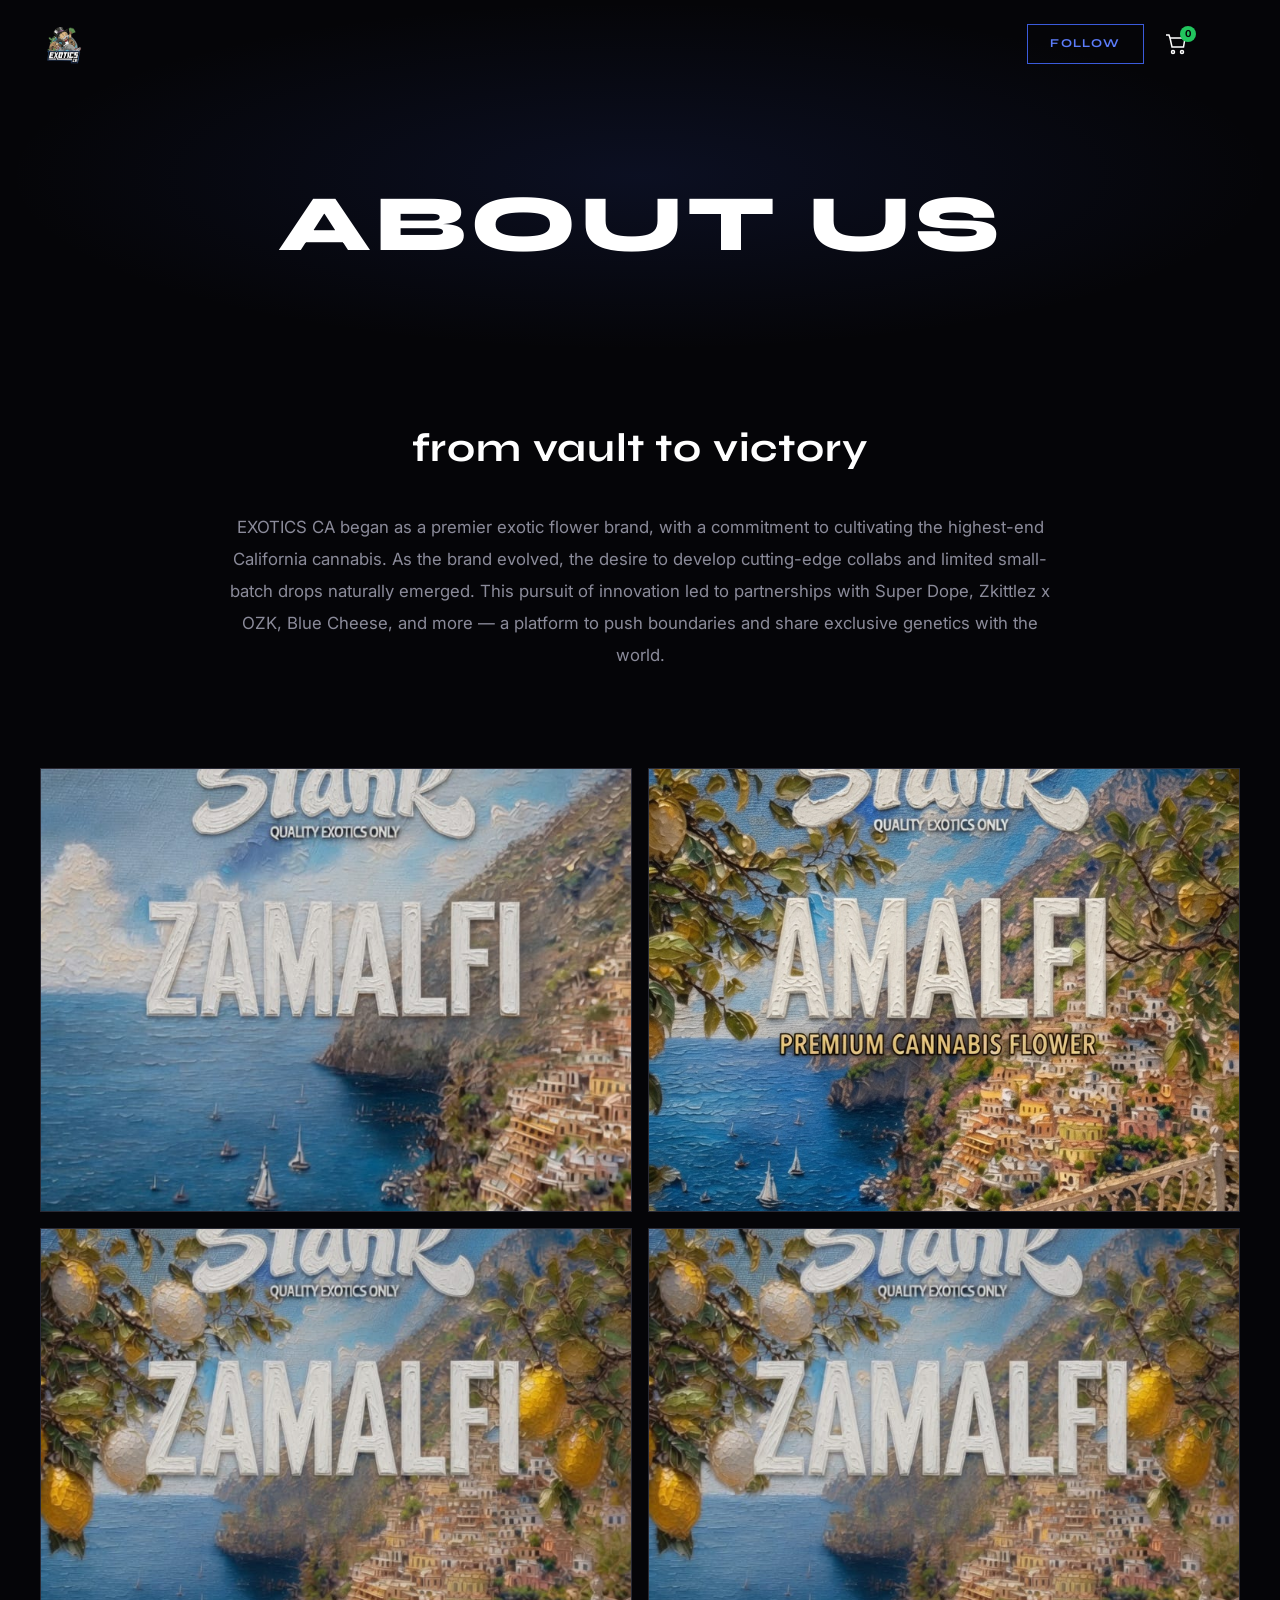
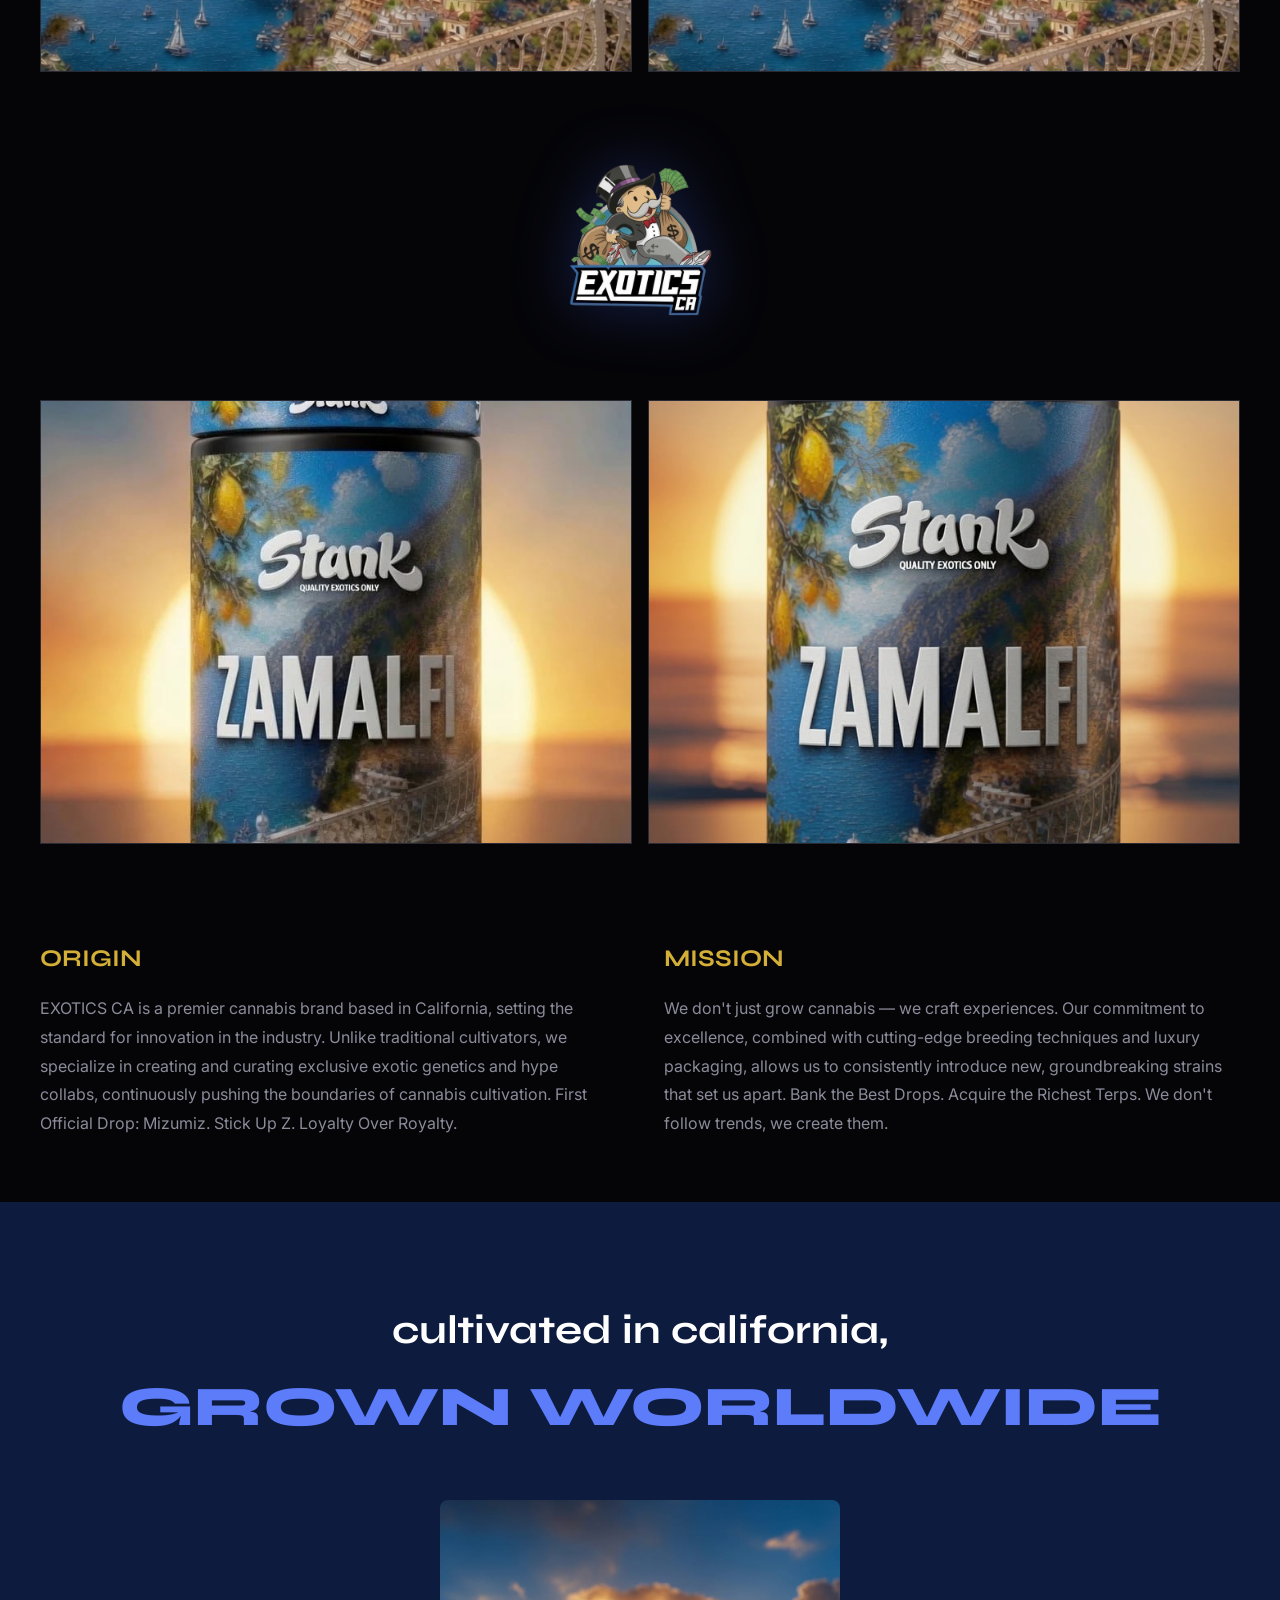
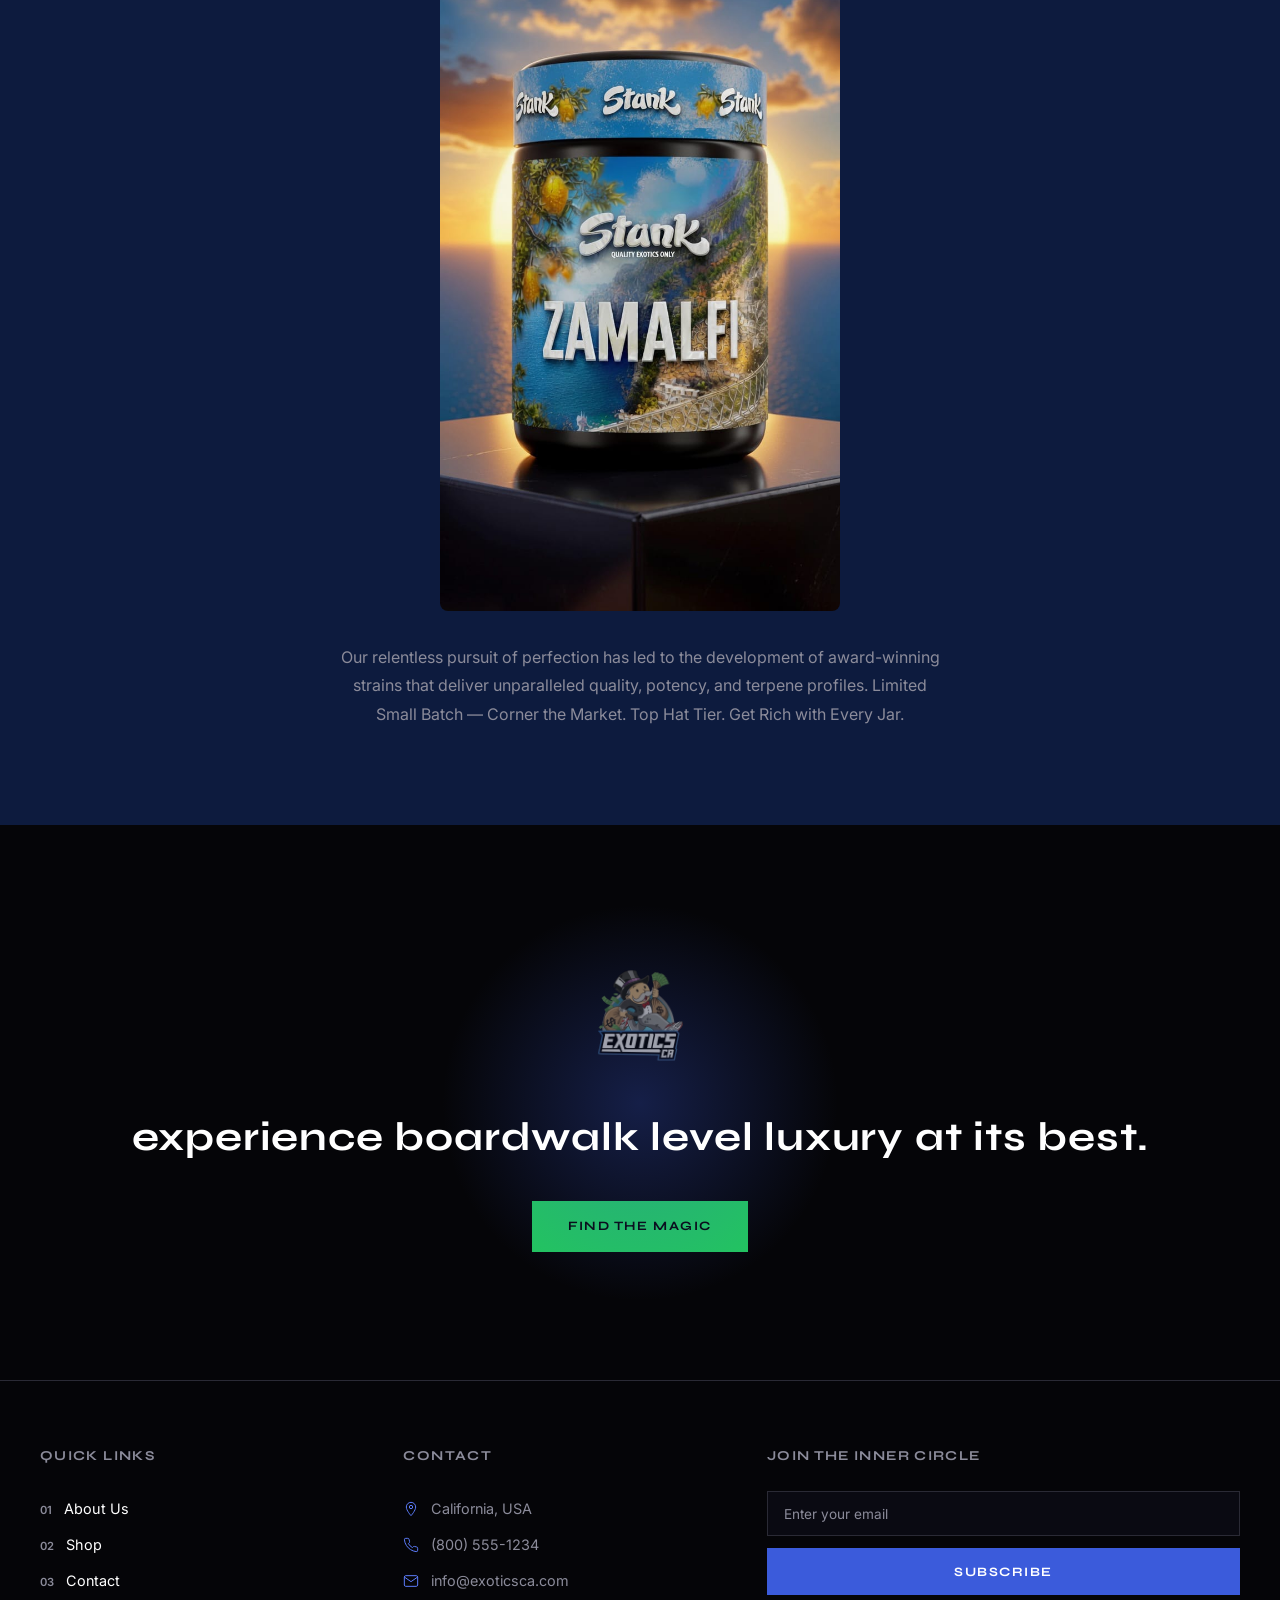
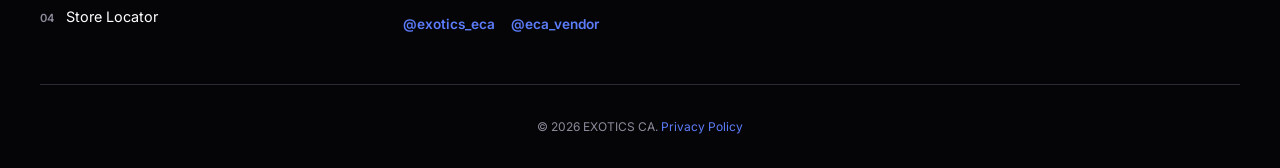
==== about-us.html @ 35decd8e "Initial commit: EXOTICS CA luxury cannabis brand website" ====
<!DOCTYPE html>
<html lang="en">
<head>
  <meta charset="UTF-8">
  <meta name="viewport" content="width=device-width, initial-scale=1.0">
  <title>About Us — EXOTICS CA</title>
  <link rel="icon" href="assets/images/logo.png" type="image/png">
  <link rel="stylesheet" href="css/style.css">
</head>
<body>

  <header class="header scrolled">
    <a href="index.html" class="header__logo"><img src="assets/images/logo.png" alt="EXOTICS CA"></a>
    <div class="header__actions">
      <a href="https://www.instagram.com/exotics_eca/" target="_blank" rel="noopener" class="header__follow">Follow</a>
      <a href="#" class="header__cart" aria-label="Cart"><svg viewBox="0 0 24 24" stroke-width="1.5"><path d="M6 6h15l-1.5 9H8L6 6z"/><circle cx="9" cy="20" r="1.5"/><circle cx="18" cy="20" r="1.5"/><path d="M6 6L5 3H2"/></svg><span class="header__cart-count">0</span></a>
      <button class="header__menu-btn" aria-label="Menu"><span></span><span></span><span></span></button>
    </div>
  </header>

  <nav class="nav-overlay">
    <div class="nav-overlay__top">
      <a href="index.html" class="nav-overlay__logo"><img src="assets/images/logo.png" alt="EXOTICS CA"></a>
      <button class="nav-overlay__close">&times;</button>
    </div>
    <div class="nav-overlay__links">
      <a href="index.html" class="nav-overlay__link"><span class="nav-overlay__num">01</span><span class="nav-overlay__text">Home</span></a>
      <a href="#" class="nav-overlay__link has-sub"><span class="nav-overlay__num">02</span><span class="nav-overlay__text">Shop</span></a>
      <div class="nav-overlay__sub"><a href="flower.html">Flower</a><a href="flower.html#limited">Pre Roll</a><a href="flower.html#limited">Limited Drops</a><a href="more-products.html">Other</a></div>
      <a href="merch.html" class="nav-overlay__link"><span class="nav-overlay__num">03</span><span class="nav-overlay__text">Merch</span></a>
      <a href="store-locator.html" class="nav-overlay__link"><span class="nav-overlay__num">04</span><span class="nav-overlay__text">Store Locator</span></a>
      <a href="about-us.html" class="nav-overlay__link"><span class="nav-overlay__num">05</span><span class="nav-overlay__text">About Us</span></a>
      <a href="gallery.html" class="nav-overlay__link"><span class="nav-overlay__num">06</span><span class="nav-overlay__text">Gallery</span></a>
      <a href="contact.html" class="nav-overlay__link"><span class="nav-overlay__num">07</span><span class="nav-overlay__text">Contact</span></a>
    </div>
    <p class="nav-overlay__social">Follow us on Instagram <a href="https://www.instagram.com/exotics_eca/" target="_blank" rel="noopener">@exotics_eca</a></p>
  </nav>

  <section class="page-hero">
    <h1>About Us</h1>
  </section>

  <section class="about-intro fade-up">
    <h2>from vault to victory</h2>
    <p>EXOTICS CA began as a premier exotic flower brand, with a commitment to cultivating the highest-end California cannabis. As the brand evolved, the desire to develop cutting-edge collabs and limited small-batch drops naturally emerged. This pursuit of innovation led to partnerships with Super Dope, Zkittlez x OZK, Blue Cheese, and more — a platform to push boundaries and share exclusive genetics with the world.</p>
  </section>

  <div class="about-gallery fade-up">
    <img src="assets/images/gallery-1.jpg" alt="EXOTICS CA luxury lifestyle">
    <img src="assets/images/product-amalfi.jpg" alt="EXOTICS CA premium flower">
    <img src="assets/images/gallery-2.jpg" alt="EXOTICS CA collab packaging">
    <img src="assets/images/gallery-3.jpg" alt="EXOTICS CA drop event">
  </div>

  <div style="text-align:center;padding:2rem">
    <img src="assets/images/logo.png" alt="EXOTICS CA Mascot" style="width:200px;margin:0 auto;filter:drop-shadow(0 0 30px rgba(59,91,219,0.3))">
  </div>

  <div class="about-gallery fade-up">
    <img src="assets/images/product-jar-1.jpg" alt="Stick Up Z jar">
    <img src="assets/images/product-jar-2.jpg" alt="Mizumiz jar">
  </div>

  <div class="about-blocks fade-up">
    <div class="about-block">
      <h3>Origin</h3>
      <p>EXOTICS CA is a premier cannabis brand based in California, setting the standard for innovation in the industry. Unlike traditional cultivators, we specialize in creating and curating exclusive exotic genetics and hype collabs, continuously pushing the boundaries of cannabis cultivation. First Official Drop: Mizumiz. Stick Up Z. Loyalty Over Royalty.</p>
    </div>
    <div class="about-block">
      <h3>Mission</h3>
      <p>We don't just grow cannabis — we craft experiences. Our commitment to excellence, combined with cutting-edge breeding techniques and luxury packaging, allows us to consistently introduce new, groundbreaking strains that set us apart. Bank the Best Drops. Acquire the Richest Terps. We don't follow trends, we create them.</p>
    </div>
  </div>

  <section class="about-feature fade-up">
    <h2>cultivated in california,<span>grown worldwide</span></h2>
    <img src="assets/images/product-jar-3.jpg" alt="EXOTICS CA premium nug">
    <p>Our relentless pursuit of perfection has led to the development of award-winning strains that deliver unparalleled quality, potency, and terpene profiles. Limited Small Batch — Corner the Market. Top Hat Tier. Get Rich with Every Jar.</p>
  </section>

  <section class="cta-portal">
    <div class="cta-portal__glow"></div>
    <img src="assets/images/logo.png" alt="" class="cta-portal__logo">
    <h2>Experience Boardwalk Level Luxury at its best.</h2>
    <a href="store-locator.html" class="btn btn--green">Find the Magic</a>
  </section>

  <footer class="footer">
    <div class="footer__grid">
      <div>
        <h4 class="footer__heading">Quick Links</h4>
        <a href="about-us.html" class="footer__link"><span class="footer__link-num">01</span> About Us</a>
        <a href="shop.html" class="footer__link"><span class="footer__link-num">02</span> Shop</a>
        <a href="contact.html" class="footer__link"><span class="footer__link-num">03</span> Contact</a>
        <a href="store-locator.html" class="footer__link"><span class="footer__link-num">04</span> Store Locator</a>
      </div>
      <div>
        <h4 class="footer__heading">Contact</h4>
        <div class="footer__contact-item"><svg viewBox="0 0 24 24" stroke-width="1.5"><path d="M12 2C8.13 2 5 5.13 5 9c0 5.25 7 13 7 13s7-7.75 7-13c0-3.87-3.13-7-7-7z"/><circle cx="12" cy="9" r="2.5"/></svg>California, USA</div>
        <div class="footer__contact-item"><svg viewBox="0 0 24 24" stroke-width="1.5"><path d="M22 16.92v3a2 2 0 01-2.18 2 19.79 19.79 0 01-8.63-3.07 19.5 19.5 0 01-6-6 19.79 19.79 0 01-3.07-8.67A2 2 0 014.11 2h3a2 2 0 012 1.72c.127.96.361 1.903.7 2.81a2 2 0 01-.45 2.11L8.09 9.91a16 16 0 006 6l1.27-1.27a2 2 0 012.11-.45c.907.339 1.85.573 2.81.7A2 2 0 0122 16.92z"/></svg><a href="tel:+18005551234">(800) 555-1234</a></div>
        <div class="footer__contact-item"><svg viewBox="0 0 24 24" stroke-width="1.5"><path d="M4 4h16c1.1 0 2 .9 2 2v12c0 1.1-.9 2-2 2H4c-1.1 0-2-.9-2-2V6c0-1.1.9-2 2-2z"/><path d="M22 6l-10 7L2 6"/></svg><a href="mailto:info@exoticsca.com">info@exoticsca.com</a></div>
        <div class="footer__social"><a href="https://www.instagram.com/exotics_eca/" target="_blank" rel="noopener">@exotics_eca</a><a href="https://www.instagram.com/eca_vendor/" target="_blank" rel="noopener">@eca_vendor</a></div>
      </div>
      <div>
        <h4 class="footer__heading">Join the Inner Circle</h4>
        <form class="footer__newsletter" data-form><input type="email" placeholder="Enter your email" required><button type="submit" class="btn btn--primary" style="width:100%">Subscribe</button><p class="form-success" style="display:none;color:var(--green);margin-top:0.75rem;font-size:0.85rem">Thank you!</p></form>
      </div>
    </div>
    <div class="footer__bottom"><p>&copy; 2026 EXOTICS CA. <a href="#">Privacy Policy</a></p></div>
  </footer>
  <script src="js/main.js"></script>
</body>
</html>
---- css/style.css ----
/* EXOTICS CA — Wizard Trees layout clone, rebranded */
@import url('https://fonts.googleapis.com/css2?family=Inter:wght@300;400;500;600;700&family=Syne:wght@400;600;700;800&display=swap');

:root {
  --bg: #050508;
  --bg-card: #0a0a12;
  --navy: #0d1b3e;
  --blue: #3b5bdb;
  --blue-light: #5c7cfa;
  --gold: #d4af37;
  --green: #22c55e;
  --green-dark: #16a34a;
  --white: #ffffff;
  --gray: #8b8b9a;
  --gray-dark: #2a2a35;
  --purple: #7c3aed;
  --red: #ef4444;
  --font-head: 'Syne', sans-serif;
  --font-body: 'Inter', sans-serif;
  --transition: 0.35s cubic-bezier(0.4, 0, 0.2, 1);
}

*, *::before, *::after { box-sizing: border-box; margin: 0; padding: 0; }

html { scroll-behavior: smooth; font-size: 16px; }

body {
  font-family: var(--font-body);
  background: var(--bg);
  color: var(--white);
  overflow-x: hidden;
  line-height: 1.6;
  -webkit-font-smoothing: antialiased;
}

body.menu-open { overflow: hidden; }

a { color: inherit; text-decoration: none; }
img { max-width: 100%; height: auto; display: block; }
button { cursor: pointer; border: none; background: none; font-family: inherit; }
ul { list-style: none; }

/* ── Age Gate ── */
.age-gate {
  position: fixed;
  inset: 0;
  z-index: 10000;
  background: rgba(5, 5, 8, 0.97);
  display: flex;
  align-items: center;
  justify-content: center;
  padding: 2rem;
  transition: opacity 0.6s, visibility 0.6s;
}

.age-gate.hidden {
  opacity: 0;
  visibility: hidden;
  pointer-events: none;
}

.age-gate__inner {
  text-align: center;
  max-width: 520px;
}

.age-gate__logo {
  width: 180px;
  margin: 0 auto 2.5rem;
}

.age-gate h4 {
  font-family: var(--font-head);
  font-size: clamp(0.85rem, 2vw, 1rem);
  font-weight: 600;
  letter-spacing: 0.15em;
  text-transform: uppercase;
  margin-bottom: 1rem;
  color: var(--white);
}

.age-gate p {
  font-size: clamp(0.8rem, 1.8vw, 0.95rem);
  letter-spacing: 0.1em;
  text-transform: uppercase;
  color: var(--gray);
  margin-bottom: 2.5rem;
}

.age-gate__buttons {
  display: flex;
  gap: 1rem;
  justify-content: center;
}

.age-gate__btn {
  padding: 0.85rem 3rem;
  font-family: var(--font-head);
  font-size: 0.85rem;
  font-weight: 700;
  letter-spacing: 0.12em;
  text-transform: uppercase;
  border: 1px solid var(--white);
  color: var(--white);
  transition: var(--transition);
}

.age-gate__btn:hover {
  background: var(--white);
  color: var(--bg);
}

.age-gate__btn--no:hover {
  background: var(--red);
  border-color: var(--red);
  color: var(--white);
}

/* ── Header ── */
.header {
  position: fixed;
  top: 0;
  left: 0;
  right: 0;
  z-index: 900;
  padding: 1.25rem 2.5rem;
  display: flex;
  align-items: center;
  justify-content: space-between;
  transition: background var(--transition), padding var(--transition);
}

.header.scrolled {
  background: rgba(5, 5, 8, 0.92);
  backdrop-filter: blur(12px);
  padding: 0.85rem 2.5rem;
}

.header__logo img {
  height: 48px;
  width: auto;
}

.header__actions {
  display: flex;
  align-items: center;
  gap: 1.25rem;
}

.header__follow {
  font-family: var(--font-head);
  font-size: 0.75rem;
  font-weight: 700;
  letter-spacing: 0.1em;
  text-transform: uppercase;
  padding: 0.6rem 1.4rem;
  border: 1px solid var(--blue);
  color: var(--blue-light);
  transition: var(--transition);
}

.header__follow:hover {
  background: var(--blue);
  color: var(--white);
}

.header__cart {
  width: 24px;
  height: 24px;
  position: relative;
}

.header__cart svg { width: 100%; height: 100%; stroke: var(--white); fill: none; }

.header__cart-count {
  position: absolute;
  top: -6px;
  right: -8px;
  background: var(--green);
  color: var(--bg);
  font-size: 0.6rem;
  font-weight: 700;
  width: 16px;
  height: 16px;
  border-radius: 50%;
  display: flex;
  align-items: center;
  justify-content: center;
}

.header__menu-btn {
  width: 32px;
  height: 24px;
  display: flex;
  flex-direction: column;
  justify-content: space-between;
  padding: 0;
}

.header__menu-btn span {
  display: block;
  height: 2px;
  background: var(--white);
  transition: var(--transition);
  transform-origin: center;
}

.header__menu-btn.active span:nth-child(1) { transform: translateY(11px) rotate(45deg); }
.header__menu-btn.active span:nth-child(2) { opacity: 0; }
.header__menu-btn.active span:nth-child(3) { transform: translateY(-11px) rotate(-45deg); }

/* ── Nav Overlay ── */
.nav-overlay {
  position: fixed;
  inset: 0;
  z-index: 950;
  background: var(--bg);
  display: flex;
  flex-direction: column;
  padding: 6rem 2.5rem 3rem;
  opacity: 0;
  visibility: hidden;
  transition: opacity 0.5s, visibility 0.5s;
}

.nav-overlay.open {
  opacity: 1;
  visibility: visible;
}

.nav-overlay__top {
  display: flex;
  justify-content: space-between;
  align-items: center;
  margin-bottom: 4rem;
}

.nav-overlay__logo img { height: 60px; }

.nav-overlay__close {
  font-size: 1.5rem;
  color: var(--white);
}

.nav-overlay__links {
  flex: 1;
  display: flex;
  flex-direction: column;
  gap: 0.5rem;
}

.nav-overlay__link {
  display: flex;
  align-items: baseline;
  gap: 1rem;
  padding: 1rem 0;
  border-bottom: 1px solid var(--gray-dark);
  transition: var(--transition);
}

.nav-overlay__link:hover { padding-left: 1rem; color: var(--blue-light); }

.nav-overlay__num {
  font-family: var(--font-head);
  font-size: 0.75rem;
  font-weight: 600;
  color: var(--gray);
  letter-spacing: 0.05em;
  min-width: 2rem;
}

.nav-overlay__text {
  font-family: var(--font-head);
  font-size: clamp(1.5rem, 4vw, 2.5rem);
  font-weight: 700;
  text-transform: uppercase;
  letter-spacing: 0.02em;
}

.nav-overlay__sub {
  padding-left: 3rem;
  display: none;
}

.nav-overlay__link.has-sub.open + .nav-overlay__sub { display: block; }

.nav-overlay__sub a {
  display: block;
  padding: 0.6rem 0;
  font-size: 0.9rem;
  color: var(--gray);
  text-transform: uppercase;
  letter-spacing: 0.08em;
  transition: var(--transition);
}

.nav-overlay__sub a:hover { color: var(--blue-light); }

.nav-overlay__social {
  margin-top: 2rem;
  font-size: 0.85rem;
  color: var(--gray);
}

.nav-overlay__social a {
  color: var(--blue-light);
  font-weight: 600;
}

/* ── Hero ── */
.hero {
  min-height: 100vh;
  display: flex;
  align-items: center;
  justify-content: center;
  position: relative;
  padding: 8rem 2rem 4rem;
  overflow: hidden;
}

.hero__bg {
  position: absolute;
  inset: 0;
  background:
    radial-gradient(ellipse 80% 60% at 50% 40%, rgba(59, 91, 219, 0.15) 0%, transparent 70%),
    radial-gradient(ellipse 50% 40% at 80% 80%, rgba(34, 197, 94, 0.08) 0%, transparent 60%),
    linear-gradient(180deg, var(--bg) 0%, var(--navy) 100%);
}

.hero__cash {
  position: absolute;
  font-size: 2rem;
  color: var(--green);
  opacity: 0.15;
  animation: floatCash 8s ease-in-out infinite;
  pointer-events: none;
}

.hero__cash:nth-child(1) { top: 15%; left: 10%; animation-delay: 0s; }
.hero__cash:nth-child(2) { top: 25%; right: 15%; animation-delay: 2s; font-size: 1.5rem; }
.hero__cash:nth-child(3) { bottom: 30%; left: 20%; animation-delay: 4s; }
.hero__cash:nth-child(4) { top: 40%; right: 8%; animation-delay: 1s; font-size: 1.8rem; }
.hero__cash:nth-child(5) { bottom: 20%; right: 25%; animation-delay: 3s; }

@keyframes floatCash {
  0%, 100% { transform: translateY(0) rotate(0deg); }
  50% { transform: translateY(-20px) rotate(10deg); }
}

.hero__content {
  position: relative;
  z-index: 2;
  text-align: center;
  max-width: 900px;
}

.hero__mascot {
  width: clamp(200px, 35vw, 380px);
  margin: 0 auto 2rem;
  filter: drop-shadow(0 0 40px rgba(59, 91, 219, 0.3));
  animation: mascotFloat 4s ease-in-out infinite;
}

@keyframes mascotFloat {
  0%, 100% { transform: translateY(0); }
  50% { transform: translateY(-12px); }
}

.hero__title {
  font-family: var(--font-head);
  font-size: clamp(3rem, 10vw, 7rem);
  font-weight: 800;
  text-transform: uppercase;
  letter-spacing: 0.05em;
  line-height: 0.95;
  background: linear-gradient(135deg, var(--white) 0%, var(--blue-light) 100%);
  -webkit-background-clip: text;
  -webkit-text-fill-color: transparent;
  background-clip: text;
  margin-bottom: 1rem;
}

.hero__tagline {
  font-family: var(--font-head);
  font-size: clamp(0.9rem, 2.5vw, 1.25rem);
  font-weight: 600;
  letter-spacing: 0.08em;
  text-transform: uppercase;
  color: var(--gold);
  margin-bottom: 1rem;
}

.hero__desc {
  font-size: clamp(0.85rem, 1.5vw, 1rem);
  color: var(--gray);
  max-width: 600px;
  margin: 0 auto 2.5rem;
  letter-spacing: 0.03em;
}

.hero__cta {
  display: flex;
  gap: 1rem;
  justify-content: center;
  flex-wrap: wrap;
}

/* ── Buttons ── */
.btn {
  display: inline-flex;
  align-items: center;
  justify-content: center;
  padding: 0.9rem 2.2rem;
  font-family: var(--font-head);
  font-size: 0.8rem;
  font-weight: 700;
  letter-spacing: 0.12em;
  text-transform: uppercase;
  transition: var(--transition);
  border: 1px solid transparent;
}

.btn--primary {
  background: var(--blue);
  color: var(--white);
  border-color: var(--blue);
}

.btn--primary:hover {
  background: var(--blue-light);
  transform: translateY(-2px);
  box-shadow: 0 8px 30px rgba(59, 91, 219, 0.4);
}

.btn--outline {
  background: transparent;
  color: var(--white);
  border-color: var(--white);
}

.btn--outline:hover {
  background: var(--white);
  color: var(--bg);
}

.btn--gold {
  background: var(--gold);
  color: var(--bg);
  border-color: var(--gold);
}

.btn--gold:hover {
  background: #e8c547;
  transform: translateY(-2px);
  box-shadow: 0 8px 30px rgba(212, 175, 55, 0.3);
}

.btn--green {
  background: var(--green);
  color: var(--bg);
  border-color: var(--green);
}

.btn--green:hover {
  background: var(--green-dark);
  transform: translateY(-2px);
}

/* ── Sections ── */
.section {
  padding: 6rem 2.5rem;
  position: relative;
}

.section--dark { background: var(--bg); }
.section--navy { background: var(--navy); }

.section__label {
  font-family: var(--font-head);
  font-size: clamp(0.75rem, 1.5vw, 0.9rem);
  font-weight: 600;
  letter-spacing: 0.2em;
  text-transform: uppercase;
  color: var(--gray);
  margin-bottom: 3rem;
  text-align: center;
}

.container {
  max-width: 1280px;
  margin: 0 auto;
}

/* ── Banner Carousel ── */
.banner-slider {
  position: relative;
  overflow: hidden;
}

.banner-slide {
  position: relative;
  width: 100%;
}

.banner-slide img {
  width: 100%;
  height: auto;
  object-fit: cover;
}

.banner-slide--hero {
  min-height: 60vh;
  display: flex;
  align-items: center;
  justify-content: center;
  background:
    radial-gradient(ellipse at center, rgba(59, 91, 219, 0.2) 0%, transparent 70%),
    var(--navy);
  padding: 4rem 2rem;
}

.banner-slide__content {
  text-align: center;
  z-index: 2;
}

.banner-slide__content h2 {
  font-family: var(--font-head);
  font-size: clamp(2rem, 6vw, 4rem);
  font-weight: 800;
  text-transform: uppercase;
  margin-bottom: 1.5rem;
}

/* ── Product Cards ── */
.products-grid {
  display: grid;
  grid-template-columns: repeat(3, 1fr);
  gap: 2rem;
}

.product-card {
  position: relative;
  background: var(--bg-card);
  border: 1px solid var(--gray-dark);
  overflow: hidden;
  transition: var(--transition);
  group: product-card;
}

.product-card:hover {
  border-color: var(--blue);
  transform: translateY(-6px);
  box-shadow: 0 20px 60px rgba(59, 91, 219, 0.15);
}

.product-card__image {
  aspect-ratio: 1;
  overflow: hidden;
  background: linear-gradient(135deg, var(--navy) 0%, var(--bg) 100%);
  display: flex;
  align-items: center;
  justify-content: center;
  padding: 2rem;
  position: relative;
}

.product-card__image img {
  max-height: 100%;
  object-fit: contain;
  transition: transform 0.6s;
}

.product-card:hover .product-card__image img { transform: scale(1.08); }

.product-card__badge {
  position: absolute;
  top: 1rem;
  left: 1rem;
  background: var(--gold);
  color: var(--bg);
  font-family: var(--font-head);
  font-size: 0.65rem;
  font-weight: 700;
  letter-spacing: 0.08em;
  text-transform: uppercase;
  padding: 0.35rem 0.75rem;
}

.product-card__info {
  padding: 1.5rem;
  display: flex;
  align-items: center;
  justify-content: space-between;
}

.product-card__title {
  font-family: var(--font-head);
  font-size: 1.1rem;
  font-weight: 700;
  text-transform: uppercase;
  letter-spacing: 0.05em;
}

.product-card__view {
  font-family: var(--font-head);
  font-size: 0.75rem;
  font-weight: 600;
  letter-spacing: 0.1em;
  text-transform: uppercase;
  color: var(--blue-light);
  transition: var(--transition);
}

.product-card__view:hover { color: var(--gold); }

/* ── We Are Section ── */
.we-are {
  display: grid;
  grid-template-columns: 1fr 1fr;
  gap: 4rem;
  align-items: center;
  padding: 8rem 2.5rem;
}

.we-are__text h2 {
  font-family: var(--font-head);
  font-size: clamp(1rem, 2vw, 1.2rem);
  font-weight: 600;
  letter-spacing: 0.15em;
  text-transform: uppercase;
  color: var(--gray);
  margin-bottom: 0.5rem;
}

.we-are__text h3 {
  font-family: var(--font-head);
  font-size: clamp(2.5rem, 6vw, 5rem);
  font-weight: 800;
  text-transform: uppercase;
  line-height: 0.95;
  margin-bottom: 2rem;
  background: linear-gradient(135deg, var(--white), var(--blue-light));
  -webkit-background-clip: text;
  -webkit-text-fill-color: transparent;
  background-clip: text;
}

.we-are__text p {
  color: var(--gray);
  font-size: 1rem;
  line-height: 1.8;
  margin-bottom: 2rem;
  max-width: 500px;
}

.we-are__visual {
  position: relative;
  display: flex;
  align-items: center;
  justify-content: center;
}

.we-are__visual img {
  width: 80%;
  filter: drop-shadow(0 0 60px rgba(59, 91, 219, 0.25));
}

.we-are__money {
  position: absolute;
  font-size: 3rem;
  color: var(--green);
  opacity: 0.2;
  animation: floatCash 6s ease-in-out infinite;
}

/* ── Countries Grid ── */
.countries-grid {
  display: grid;
  grid-template-columns: repeat(5, 1fr);
  gap: 1px;
  background: var(--gray-dark);
  border: 1px solid var(--gray-dark);
}

.country-card {
  background: var(--bg-card);
  padding: 2rem 1.5rem;
  text-align: center;
  transition: var(--transition);
  cursor: default;
}

.country-card:hover {
  background: var(--navy);
}

.country-card__code {
  font-family: var(--font-head);
  font-size: 0.75rem;
  font-weight: 700;
  letter-spacing: 0.15em;
  color: var(--blue-light);
  margin-bottom: 0.5rem;
}

.country-card__name {
  font-family: var(--font-head);
  font-size: 1rem;
  font-weight: 700;
  text-transform: uppercase;
  margin-bottom: 0.5rem;
}

.country-card__status {
  font-size: 0.75rem;
  color: var(--green);
  letter-spacing: 0.08em;
  text-transform: uppercase;
}

.country-card__status--soon { color: var(--gold); }

/* Mobile countries scroll */
.countries-scroll {
  display: none;
  overflow-x: auto;
  gap: 1rem;
  padding: 1rem 0;
  -webkit-overflow-scrolling: touch;
}

.countries-scroll .country-card {
  min-width: 200px;
  flex-shrink: 0;
}

/* ── CTA Portal ── */
.cta-portal {
  text-align: center;
  padding: 8rem 2rem;
  position: relative;
  overflow: hidden;
}

.cta-portal__glow {
  position: absolute;
  width: 400px;
  height: 400px;
  border-radius: 50%;
  background: radial-gradient(circle, rgba(59, 91, 219, 0.3) 0%, transparent 70%);
  top: 50%;
  left: 50%;
  transform: translate(-50%, -50%);
  animation: pulse 4s ease-in-out infinite;
}

@keyframes pulse {
  0%, 100% { transform: translate(-50%, -50%) scale(1); opacity: 0.5; }
  50% { transform: translate(-50%, -50%) scale(1.2); opacity: 0.8; }
}

.cta-portal__logo {
  width: 120px;
  margin: 0 auto 2rem;
  position: relative;
  z-index: 2;
  opacity: 0.6;
}

.cta-portal h2 {
  font-family: var(--font-head);
  font-size: clamp(1.5rem, 4vw, 2.5rem);
  font-weight: 700;
  text-transform: lowercase;
  letter-spacing: 0.02em;
  margin-bottom: 2rem;
  position: relative;
  z-index: 2;
}

/* ── Footer ── */
.footer {
  background: var(--bg);
  border-top: 1px solid var(--gray-dark);
  padding: 4rem 2.5rem 2rem;
}

.footer__grid {
  display: grid;
  grid-template-columns: 1fr 1fr 1.5fr;
  gap: 3rem;
  max-width: 1280px;
  margin: 0 auto 3rem;
}

.footer__heading {
  font-family: var(--font-head);
  font-size: 0.85rem;
  font-weight: 700;
  letter-spacing: 0.1em;
  text-transform: uppercase;
  margin-bottom: 1.5rem;
  color: var(--gray);
}

.footer__link {
  display: flex;
  align-items: baseline;
  gap: 0.75rem;
  padding: 0.4rem 0;
  font-size: 0.9rem;
  transition: var(--transition);
}

.footer__link:hover { color: var(--blue-light); padding-left: 0.5rem; }

.footer__link-num {
  font-size: 0.7rem;
  color: var(--gray);
  font-weight: 600;
}

.footer__contact-item {
  display: flex;
  align-items: center;
  gap: 0.75rem;
  padding: 0.4rem 0;
  font-size: 0.9rem;
  color: var(--gray);
}

.footer__contact-item svg {
  width: 16px;
  height: 16px;
  stroke: var(--blue-light);
  fill: none;
  flex-shrink: 0;
}

.footer__social {
  display: flex;
  gap: 1rem;
  margin-top: 1rem;
}

.footer__social a {
  color: var(--blue-light);
  font-size: 0.85rem;
  font-weight: 600;
  transition: var(--transition);
}

.footer__social a:hover { color: var(--gold); }

.footer__newsletter input {
  width: 100%;
  padding: 0.85rem 1rem;
  background: var(--bg-card);
  border: 1px solid var(--gray-dark);
  color: var(--white);
  font-family: var(--font-body);
  font-size: 0.85rem;
  margin-bottom: 0.75rem;
  transition: var(--transition);
}

.footer__newsletter input:focus {
  outline: none;
  border-color: var(--blue);
}

.footer__newsletter input::placeholder { color: var(--gray); }

.footer__bottom {
  text-align: center;
  padding-top: 2rem;
  border-top: 1px solid var(--gray-dark);
  font-size: 0.75rem;
  color: var(--gray);
}

.footer__bottom a { color: var(--blue-light); }

/* ── Modals ── */
.modal-overlay {
  position: fixed;
  inset: 0;
  z-index: 8000;
  background: rgba(5, 5, 8, 0.85);
  display: flex;
  align-items: center;
  justify-content: center;
  padding: 2rem;
  opacity: 0;
  visibility: hidden;
  transition: opacity 0.4s, visibility 0.4s;
}

.modal-overlay.open {
  opacity: 1;
  visibility: visible;
}

.modal {
  background: var(--bg-card);
  border: 1px solid var(--gray-dark);
  padding: 3rem;
  max-width: 500px;
  width: 100%;
  text-align: center;
  position: relative;
  transform: translateY(20px);
  transition: transform 0.4s;
}

.modal-overlay.open .modal { transform: translateY(0); }

.modal__close {
  position: absolute;
  top: 1rem;
  right: 1rem;
  font-size: 1.5rem;
  color: var(--gray);
  transition: var(--transition);
}

.modal__close:hover { color: var(--white); }

.modal__logo {
  width: 100px;
  margin: 0 auto 1.5rem;
}

.modal h3 {
  font-family: var(--font-head);
  font-size: 1.1rem;
  font-weight: 700;
  letter-spacing: 0.05em;
  text-transform: uppercase;
  margin-bottom: 0.5rem;
}

.modal p {
  color: var(--gray);
  font-size: 0.9rem;
  margin-bottom: 1.5rem;
}

.modal input {
  width: 100%;
  padding: 0.85rem 1rem;
  background: var(--bg);
  border: 1px solid var(--gray-dark);
  color: var(--white);
  font-family: var(--font-body);
  font-size: 0.85rem;
  margin-bottom: 1rem;
}

.modal input:focus { outline: none; border-color: var(--blue); }

/* ── Page Hero (inner pages) ── */
.page-hero {
  padding: 10rem 2.5rem 4rem;
  text-align: center;
  background:
    radial-gradient(ellipse at center, rgba(59, 91, 219, 0.12) 0%, transparent 70%),
    var(--bg);
}

.page-hero h1 {
  font-family: var(--font-head);
  font-size: clamp(2.5rem, 8vw, 5rem);
  font-weight: 800;
  text-transform: uppercase;
  letter-spacing: 0.05em;
}

.page-hero p {
  color: var(--gray);
  margin-top: 1rem;
  font-size: 1rem;
  max-width: 600px;
  margin-left: auto;
  margin-right: auto;
}

/* ── About Page ── */
.about-intro {
  padding: 4rem 2.5rem;
  max-width: 900px;
  margin: 0 auto;
  text-align: center;
}

.about-intro h2 {
  font-family: var(--font-head);
  font-size: clamp(1.5rem, 4vw, 2.5rem);
  font-weight: 700;
  text-transform: lowercase;
  letter-spacing: 0.02em;
  margin-bottom: 2rem;
}

.about-intro p {
  color: var(--gray);
  font-size: 1.05rem;
  line-height: 1.9;
}

.about-gallery {
  display: grid;
  grid-template-columns: repeat(2, 1fr);
  gap: 1rem;
  padding: 2rem 2.5rem;
  max-width: 1280px;
  margin: 0 auto;
}

.about-gallery img {
  width: 100%;
  aspect-ratio: 4/3;
  object-fit: cover;
  border: 1px solid var(--gray-dark);
}

.about-blocks {
  display: grid;
  grid-template-columns: repeat(2, 1fr);
  gap: 3rem;
  padding: 4rem 2.5rem;
  max-width: 1280px;
  margin: 0 auto;
}

.about-block h3 {
  font-family: var(--font-head);
  font-size: 1.5rem;
  font-weight: 700;
  text-transform: uppercase;
  margin-bottom: 1rem;
  color: var(--gold);
}

.about-block p {
  color: var(--gray);
  line-height: 1.8;
}

.about-feature {
  text-align: center;
  padding: 6rem 2.5rem;
  background: var(--navy);
}

.about-feature h2 {
  font-family: var(--font-head);
  font-size: clamp(1.5rem, 4vw, 2.5rem);
  font-weight: 700;
  text-transform: lowercase;
  margin-bottom: 1rem;
}

.about-feature h2 span {
  display: block;
  font-size: clamp(2rem, 5vw, 3.5rem);
  font-weight: 800;
  text-transform: uppercase;
  color: var(--blue-light);
}

.about-feature img {
  max-width: 400px;
  margin: 3rem auto 2rem;
  border-radius: 8px;
}

.about-feature p {
  color: var(--gray);
  max-width: 600px;
  margin: 0 auto;
  line-height: 1.8;
}

/* ── Product Grid Page ── */
.filter-bar {
  display: flex;
  gap: 1rem;
  justify-content: center;
  padding: 2rem;
  flex-wrap: wrap;
}

.filter-btn {
  font-family: var(--font-head);
  font-size: 0.75rem;
  font-weight: 600;
  letter-spacing: 0.1em;
  text-transform: uppercase;
  padding: 0.6rem 1.5rem;
  border: 1px solid var(--gray-dark);
  color: var(--gray);
  transition: var(--transition);
}

.filter-btn.active,
.filter-btn:hover {
  border-color: var(--blue);
  color: var(--white);
  background: rgba(59, 91, 219, 0.15);
}

.strain-grid {
  display: grid;
  grid-template-columns: repeat(auto-fill, minmax(280px, 1fr));
  gap: 2rem;
  padding: 2rem 2.5rem 6rem;
  max-width: 1280px;
  margin: 0 auto;
}

.strain-card {
  background: var(--bg-card);
  border: 1px solid var(--gray-dark);
  overflow: hidden;
  transition: var(--transition);
  cursor: pointer;
}

.strain-card:hover {
  border-color: var(--blue);
  transform: translateY(-4px);
}

.strain-card__img {
  aspect-ratio: 1;
  overflow: hidden;
  background: var(--navy);
  position: relative;
}

.strain-card__img img {
  width: 100%;
  height: 100%;
  object-fit: cover;
  transition: transform 0.5s;
}

.strain-card:hover .strain-card__img img { transform: scale(1.05); }

.strain-card__tag {
  position: absolute;
  bottom: 0;
  left: 0;
  right: 0;
  background: linear-gradient(transparent, rgba(5, 5, 8, 0.9));
  padding: 2rem 1rem 1rem;
  font-family: var(--font-head);
  font-size: 0.65rem;
  font-weight: 600;
  letter-spacing: 0.08em;
  text-transform: uppercase;
  color: var(--gold);
}

.strain-card__info {
  padding: 1.25rem;
}

.strain-card__info h3 {
  font-family: var(--font-head);
  font-size: 1.1rem;
  font-weight: 700;
  text-transform: uppercase;
  margin-bottom: 0.25rem;
}

.strain-card__lineage {
  font-size: 0.8rem;
  color: var(--gray);
}

.strain-card__lineage span {
  color: var(--blue-light);
  font-weight: 500;
}

/* ── Gallery ── */
.gallery-grid {
  display: grid;
  grid-template-columns: repeat(3, 1fr);
  gap: 0.5rem;
  padding: 2rem 2.5rem 6rem;
  max-width: 1280px;
  margin: 0 auto;
}

.gallery-item {
  aspect-ratio: 1;
  overflow: hidden;
  position: relative;
  cursor: pointer;
}

.gallery-item img {
  width: 100%;
  height: 100%;
  object-fit: cover;
  transition: transform 0.6s;
}

.gallery-item:hover img { transform: scale(1.1); }

.gallery-item::after {
  content: '';
  position: absolute;
  inset: 0;
  background: rgba(59, 91, 219, 0);
  transition: background 0.4s;
}

.gallery-item:hover::after { background: rgba(59, 91, 219, 0.2); }

/* ── Store Locator ── */
.locator-search {
  max-width: 600px;
  margin: 0 auto 3rem;
  padding: 0 2.5rem;
}

.locator-search input {
  width: 100%;
  padding: 1rem 1.5rem;
  background: var(--bg-card);
  border: 1px solid var(--gray-dark);
  color: var(--white);
  font-size: 0.9rem;
}

.locator-search input:focus { outline: none; border-color: var(--blue); }

.locator-grid {
  max-width: 900px;
  margin: 0 auto;
  padding: 0 2.5rem 6rem;
}

.locator-city {
  margin-bottom: 2.5rem;
}

.locator-city__header {
  display: flex;
  align-items: center;
  gap: 0.75rem;
  margin-bottom: 1rem;
}

.locator-city__header svg {
  width: 20px;
  height: 20px;
  stroke: var(--blue-light);
  fill: none;
}

.locator-city__header h3 {
  font-family: var(--font-head);
  font-size: 1.1rem;
  font-weight: 700;
  text-transform: uppercase;
  letter-spacing: 0.05em;
}

.locator-city__stores a {
  display: block;
  padding: 0.5rem 0 0.5rem 2rem;
  color: var(--gray);
  font-size: 0.9rem;
  transition: var(--transition);
}

.locator-city__stores a:hover { color: var(--blue-light); padding-left: 2.5rem; }

/* ── Contact ── */
.contact-form {
  max-width: 600px;
  margin: 0 auto;
  padding: 2rem 2.5rem 6rem;
}

.contact-form .form-group {
  margin-bottom: 1.5rem;
}

.contact-form label {
  display: block;
  font-size: 0.8rem;
  font-weight: 500;
  letter-spacing: 0.05em;
  text-transform: uppercase;
  color: var(--gray);
  margin-bottom: 0.5rem;
}

.contact-form input,
.contact-form textarea {
  width: 100%;
  padding: 0.85rem 1rem;
  background: var(--bg-card);
  border: 1px solid var(--gray-dark);
  color: var(--white);
  font-family: var(--font-body);
  font-size: 0.9rem;
  transition: var(--transition);
}

.contact-form textarea { min-height: 150px; resize: vertical; }

.contact-form input:focus,
.contact-form textarea:focus {
  outline: none;
  border-color: var(--blue);
}

/* ── Merch ── */
.merch-banner {
  text-align: center;
  padding: 4rem 2rem;
  background: linear-gradient(135deg, var(--navy), var(--bg));
}

.merch-banner h2 {
  font-family: var(--font-head);
  font-size: clamp(2rem, 5vw, 3.5rem);
  font-weight: 800;
  text-transform: uppercase;
  margin-bottom: 1rem;
}

.merch-banner p {
  color: var(--gray);
  margin-bottom: 2rem;
}

/* ── Shop Page ── */
.shop-categories {
  display: grid;
  grid-template-columns: repeat(2, 1fr);
  gap: 2rem;
  max-width: 1280px;
  margin: 0 auto;
  padding: 2rem 2.5rem 6rem;
}

.shop-category {
  position: relative;
  aspect-ratio: 16/9;
  overflow: hidden;
  border: 1px solid var(--gray-dark);
  display: flex;
  align-items: flex-end;
  transition: var(--transition);
}

.shop-category:hover {
  border-color: var(--blue);
}

.shop-category img {
  position: absolute;
  inset: 0;
  width: 100%;
  height: 100%;
  object-fit: cover;
  opacity: 0.4;
  transition: opacity 0.5s, transform 0.5s;
}

.shop-category:hover img {
  opacity: 0.6;
  transform: scale(1.05);
}

.shop-category__info {
  position: relative;
  z-index: 2;
  padding: 2rem;
  width: 100%;
  background: linear-gradient(transparent, rgba(5, 5, 8, 0.95));
}

.shop-category__info h3 {
  font-family: var(--font-head);
  font-size: 1.5rem;
  font-weight: 700;
  text-transform: uppercase;
}

.shop-category__info span {
  font-size: 0.8rem;
  color: var(--blue-light);
  letter-spacing: 0.08em;
  text-transform: uppercase;
}

/* ── Animations ── */
.fade-up {
  opacity: 0;
  transform: translateY(30px);
  transition: opacity 0.8s, transform 0.8s;
}

.fade-up.visible {
  opacity: 1;
  transform: translateY(0);
}

/* ── Responsive ── */
@media (max-width: 1024px) {
  .products-grid { grid-template-columns: repeat(2, 1fr); }
  .countries-grid { grid-template-columns: repeat(3, 1fr); }
  .we-are { grid-template-columns: 1fr; text-align: center; }
  .we-are__text p { margin: 0 auto 2rem; }
  .footer__grid { grid-template-columns: 1fr 1fr; }
}

@media (max-width: 768px) {
  .header { padding: 1rem 1.5rem; }
  .section { padding: 4rem 1.5rem; }
  .products-grid { grid-template-columns: 1fr; }
  .countries-grid { display: none; }
  .countries-scroll { display: flex; }
  .footer__grid { grid-template-columns: 1fr; }
  .about-gallery { grid-template-columns: 1fr; }
  .about-blocks { grid-template-columns: 1fr; }
  .gallery-grid { grid-template-columns: repeat(2, 1fr); }
  .shop-categories { grid-template-columns: 1fr; }
  .header__follow { display: none; }
  .hero__cta { flex-direction: column; align-items: center; }
  .banner-slide--hero { min-height: 50vh; }
}

@media (max-width: 480px) {
  .gallery-grid { grid-template-columns: 1fr; }
  .age-gate__buttons { flex-direction: column; }
  .strain-grid { grid-template-columns: 1fr; }
}
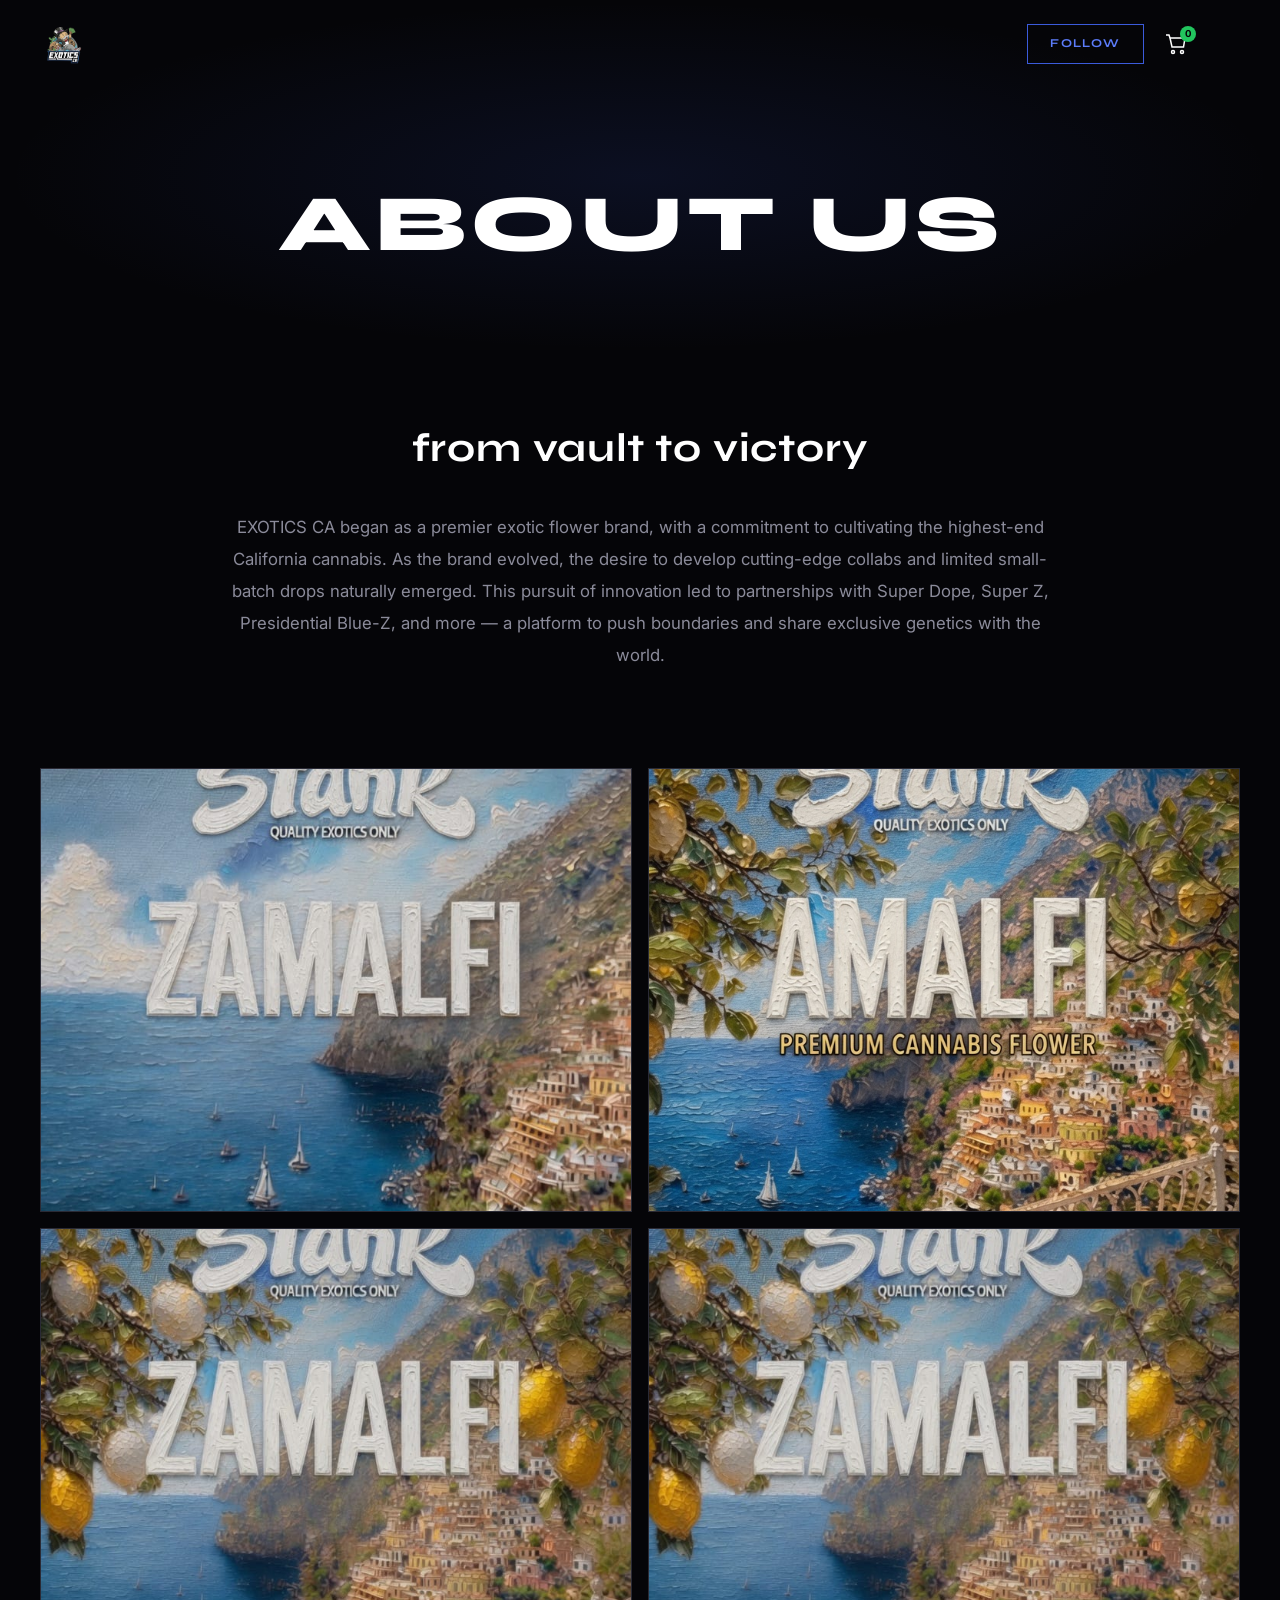
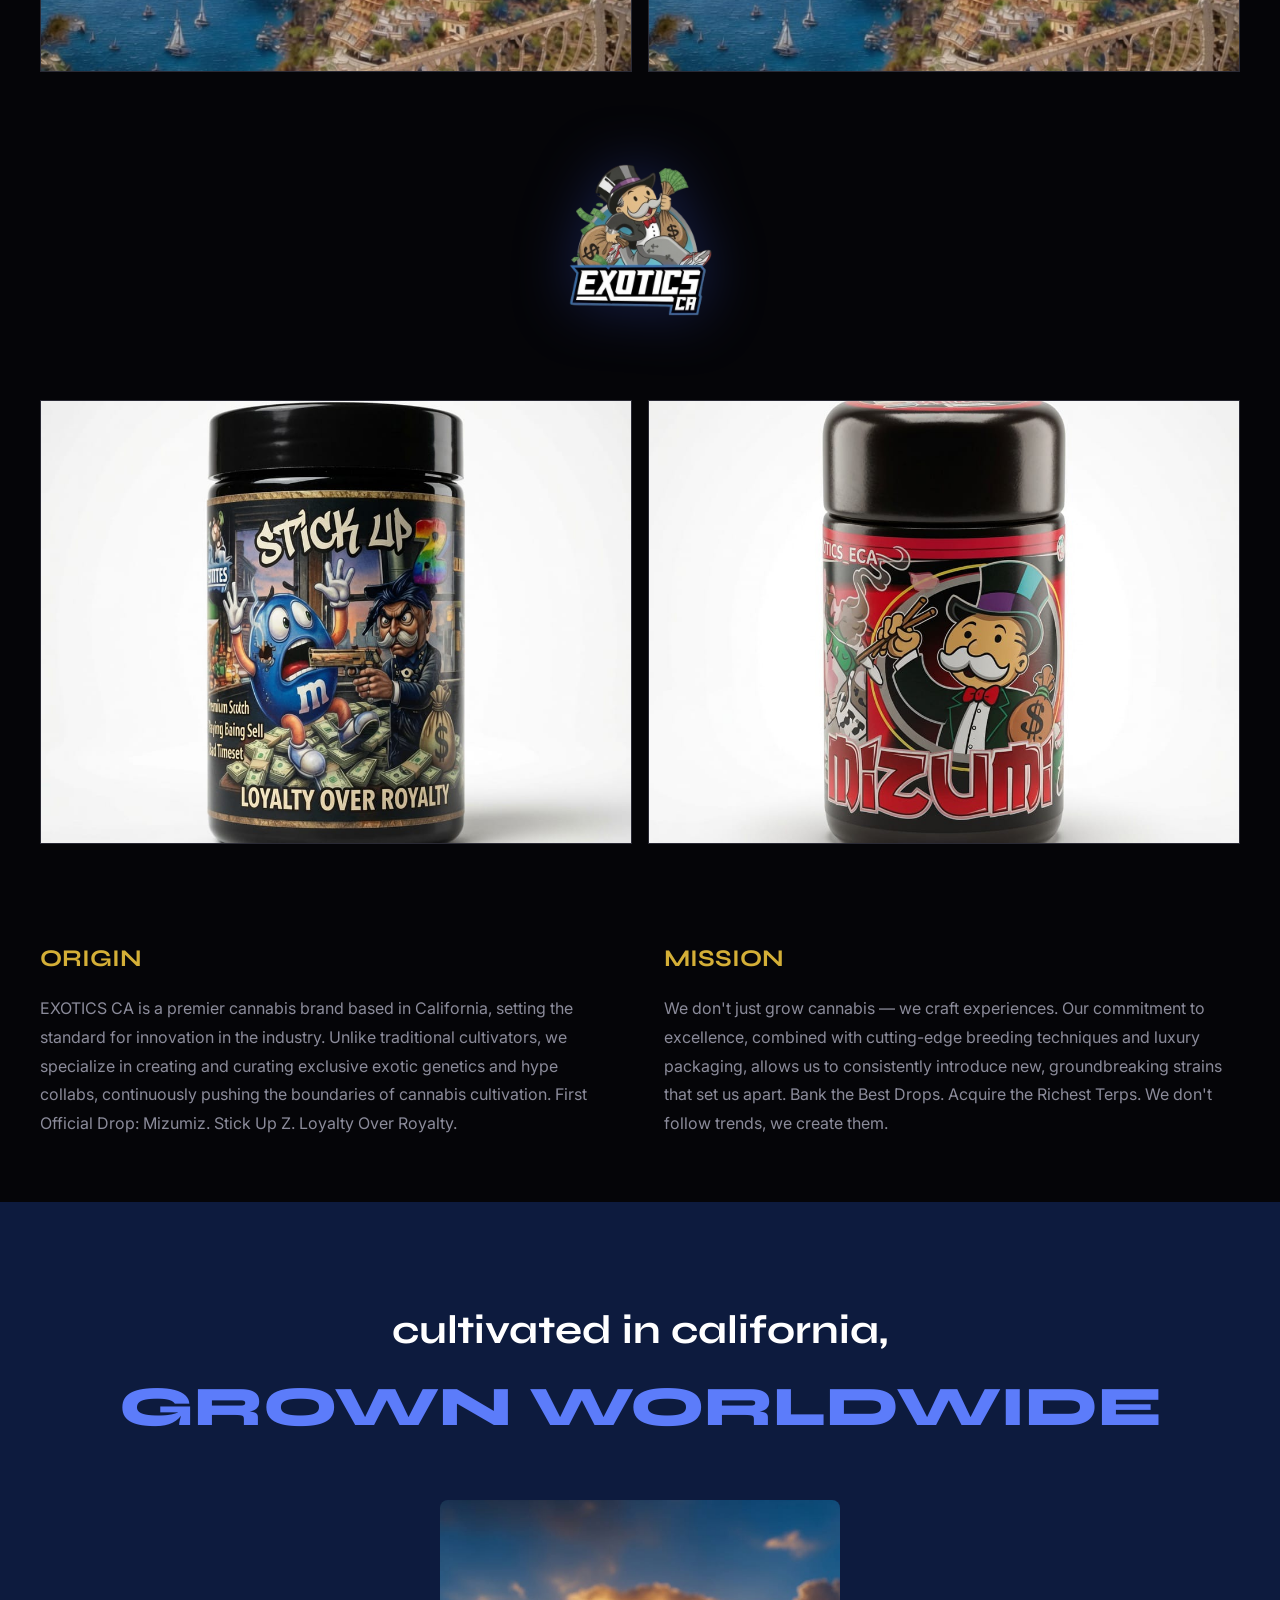
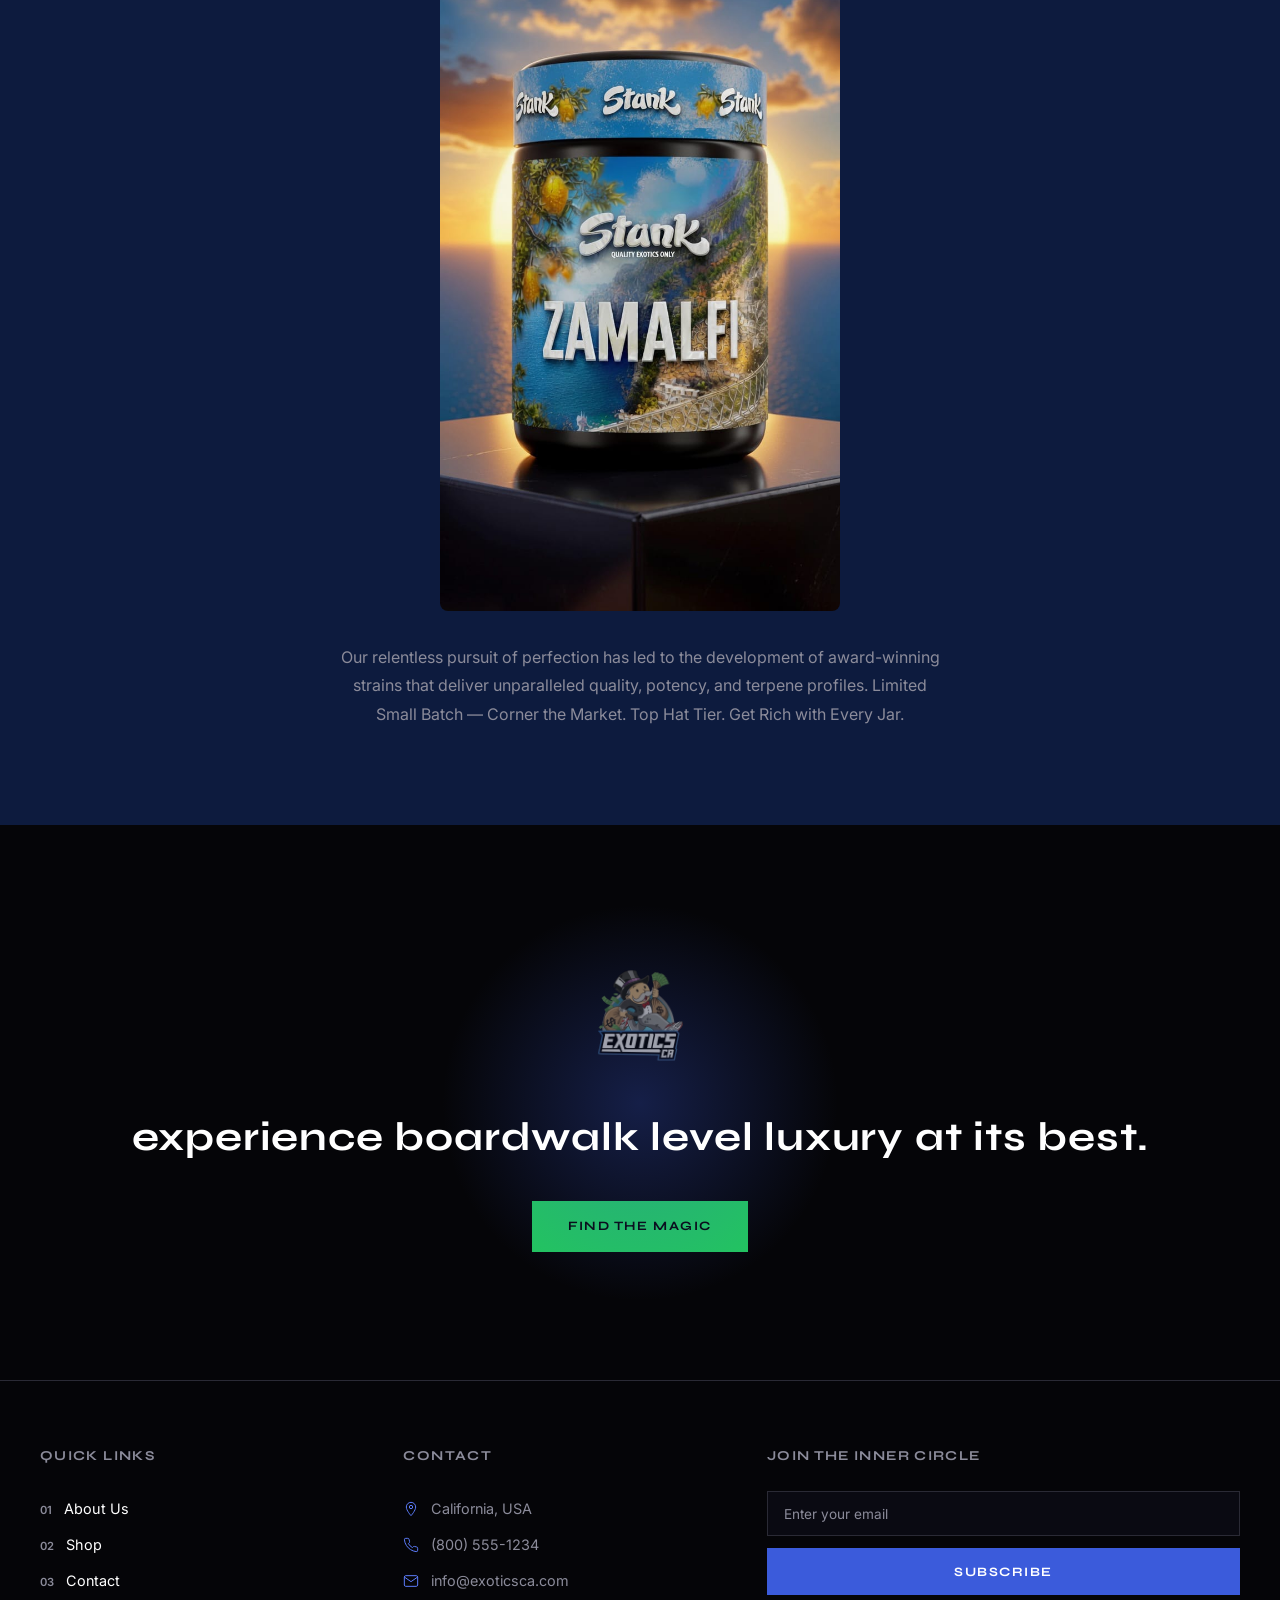
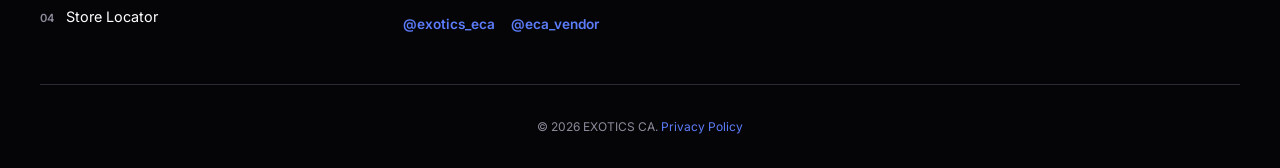
==== commit 63eb8458: "Update strains, hero video, merch rebrand, and product images" ====
--- a/about-us.html
+++ b/about-us.html
@@ -26,7 +26,7 @@
     <div class="nav-overlay__links">
       <a href="index.html" class="nav-overlay__link"><span class="nav-overlay__num">01</span><span class="nav-overlay__text">Home</span></a>
       <a href="#" class="nav-overlay__link has-sub"><span class="nav-overlay__num">02</span><span class="nav-overlay__text">Shop</span></a>
-      <div class="nav-overlay__sub"><a href="flower.html">Flower</a><a href="flower.html#limited">Pre Roll</a><a href="flower.html#limited">Limited Drops</a><a href="more-products.html">Other</a></div>
+      <div class="nav-overlay__sub"><a href="flower.html">Flower</a><a href="flower.html#limited">Pre Roll</a><a href="flower.html#limited">Limited Drops</a><a href="merch.html">Merch</a></div>
       <a href="merch.html" class="nav-overlay__link"><span class="nav-overlay__num">03</span><span class="nav-overlay__text">Merch</span></a>
       <a href="store-locator.html" class="nav-overlay__link"><span class="nav-overlay__num">04</span><span class="nav-overlay__text">Store Locator</span></a>
       <a href="about-us.html" class="nav-overlay__link"><span class="nav-overlay__num">05</span><span class="nav-overlay__text">About Us</span></a>
@@ -42,7 +42,7 @@
 
   <section class="about-intro fade-up">
     <h2>from vault to victory</h2>
-    <p>EXOTICS CA began as a premier exotic flower brand, with a commitment to cultivating the highest-end California cannabis. As the brand evolved, the desire to develop cutting-edge collabs and limited small-batch drops naturally emerged. This pursuit of innovation led to partnerships with Super Dope, Zkittlez x OZK, Blue Cheese, and more — a platform to push boundaries and share exclusive genetics with the world.</p>
+    <p>EXOTICS CA began as a premier exotic flower brand, with a commitment to cultivating the highest-end California cannabis. As the brand evolved, the desire to develop cutting-edge collabs and limited small-batch drops naturally emerged. This pursuit of innovation led to partnerships with Super Dope, Super Z, Presidential Blue-Z, and more — a platform to push boundaries and share exclusive genetics with the world.</p>
   </section>
 
   <div class="about-gallery fade-up">
@@ -57,8 +57,8 @@
   </div>
 
   <div class="about-gallery fade-up">
-    <img src="assets/images/product-jar-1.jpg" alt="Stick Up Z jar">
-    <img src="assets/images/product-jar-2.jpg" alt="Mizumiz jar">
+    <img src="assets/images/stick-up-z.jpg" alt="Stick Up Z jar">
+    <img src="assets/images/mizumiz.jpg" alt="Mizumiz jar">
   </div>
 
   <div class="about-blocks fade-up">
--- a/css/style.css
+++ b/css/style.css
@@ -318,6 +318,75 @@
   overflow: hidden;
 }
 
+.hero--video {
+  flex-direction: column;
+  justify-content: flex-start;
+  padding: 5.5rem 0 0;
+  min-height: auto;
+  background: var(--bg);
+}
+
+.hero__video-wrap {
+  width: 100%;
+  max-width: 430px;
+  margin: 0 auto;
+  position: relative;
+  background: #000;
+  box-shadow: 0 0 60px rgba(59, 91, 219, 0.2);
+}
+
+.hero__video {
+  display: block;
+  width: 100%;
+  height: auto;
+  aspect-ratio: 9 / 16;
+  object-fit: cover;
+  object-position: center top;
+  background: #000;
+}
+
+.hero__video-cta {
+  display: flex;
+  gap: 0.75rem;
+  justify-content: center;
+  flex-wrap: wrap;
+  padding: 1.25rem 1.5rem 2rem;
+  width: 100%;
+  max-width: 430px;
+  margin: 0 auto;
+}
+
+@media (min-width: 769px) {
+  .hero--video {
+    padding-top: 6rem;
+    padding-bottom: 2rem;
+  }
+
+  .hero__video-wrap {
+    border-radius: 12px;
+    overflow: hidden;
+    border: 1px solid var(--gray-dark);
+  }
+}
+
+@media (max-width: 768px) {
+  .hero--video {
+    padding-top: 4.5rem;
+    padding-left: 0;
+    padding-right: 0;
+  }
+
+  .hero__video-wrap {
+    max-width: 100%;
+  }
+
+  .hero__video-cta {
+    max-width: 100%;
+    padding-left: 1rem;
+    padding-right: 1rem;
+  }
+}
+
 .hero__bg {
   position: absolute;
   inset: 0;
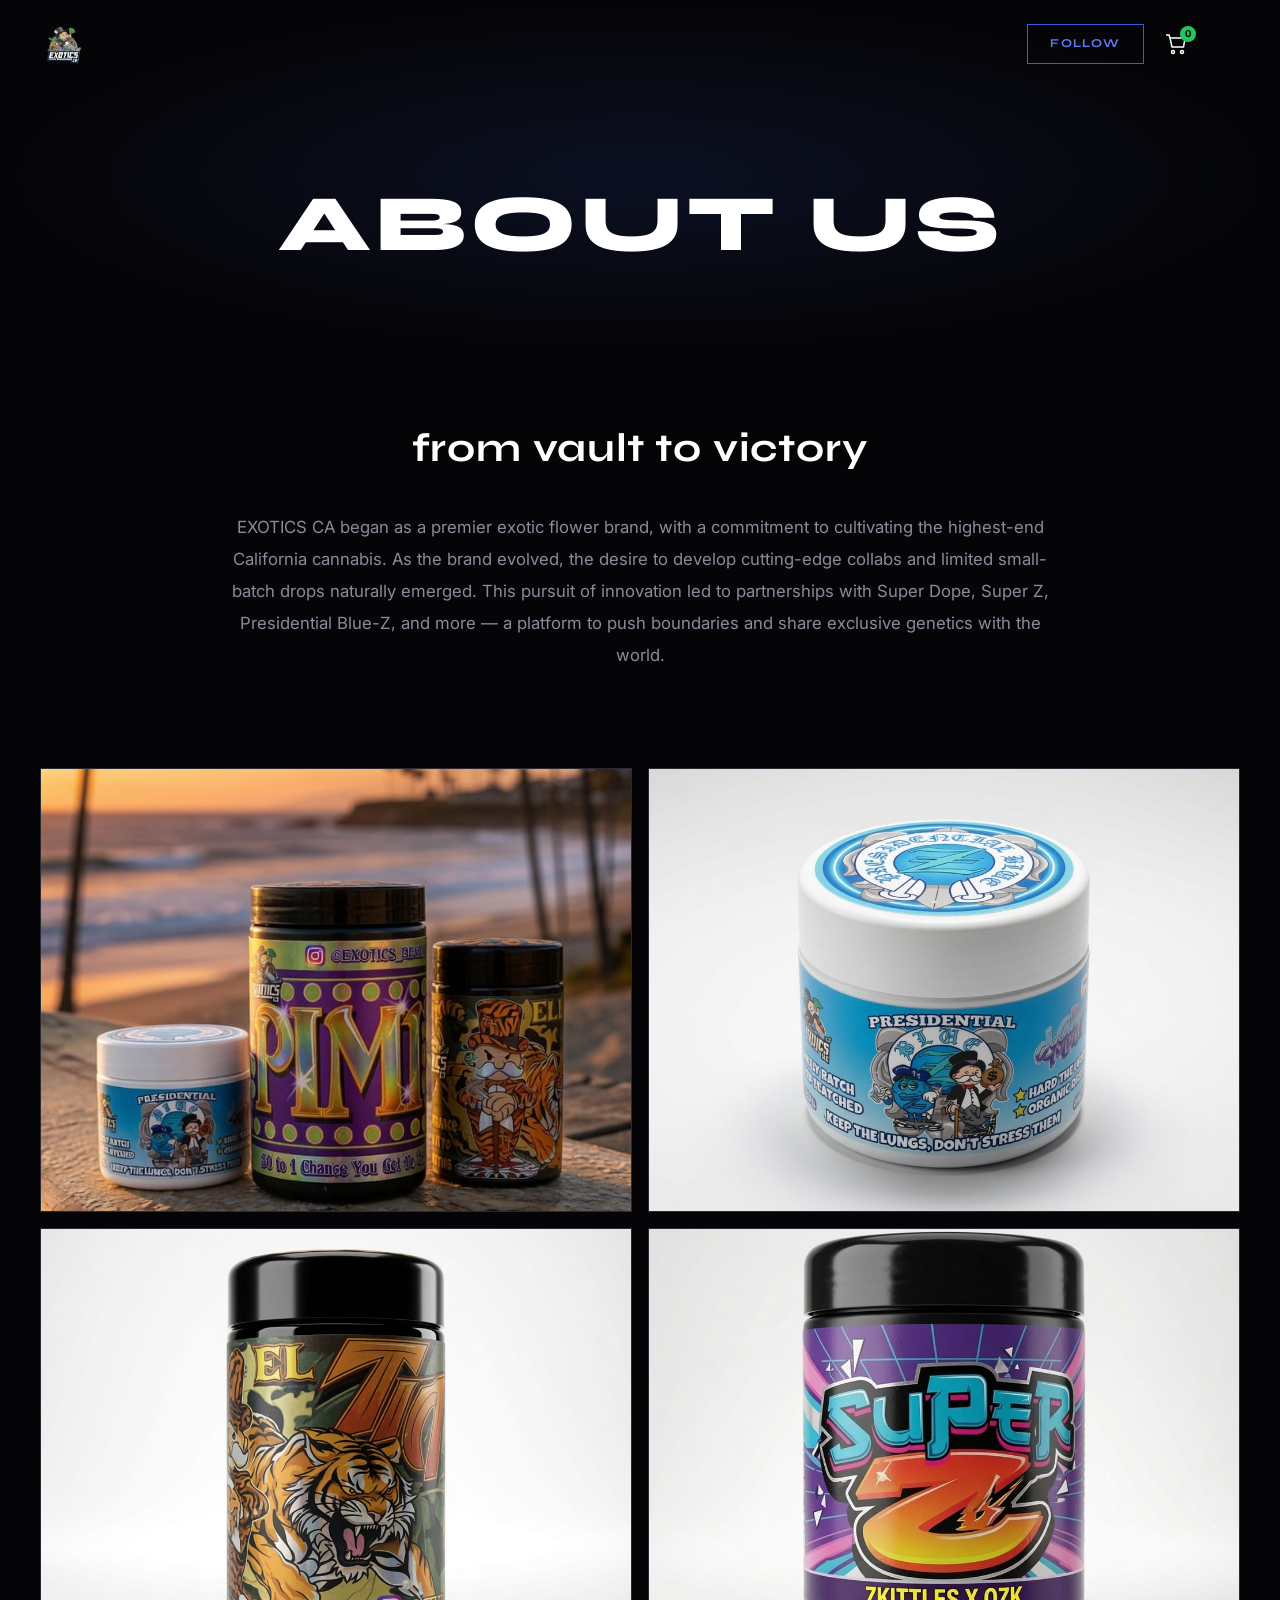
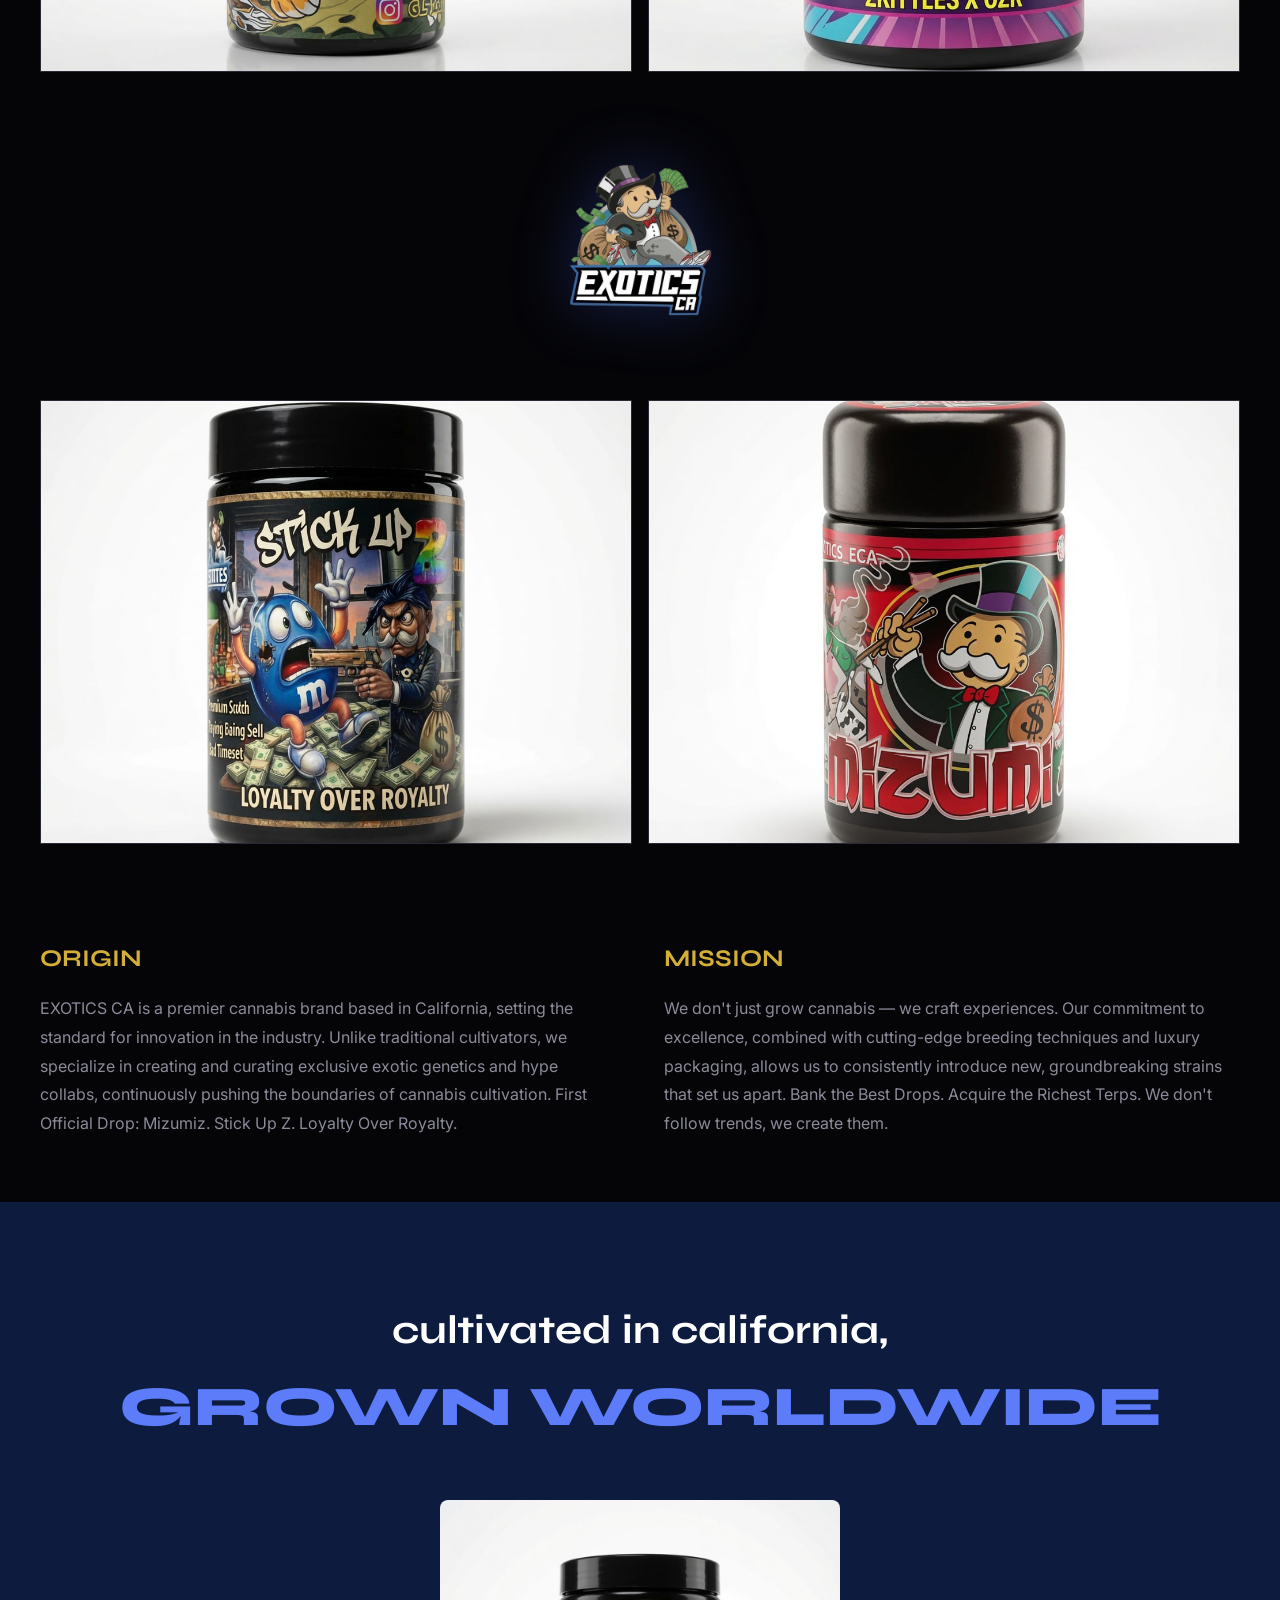
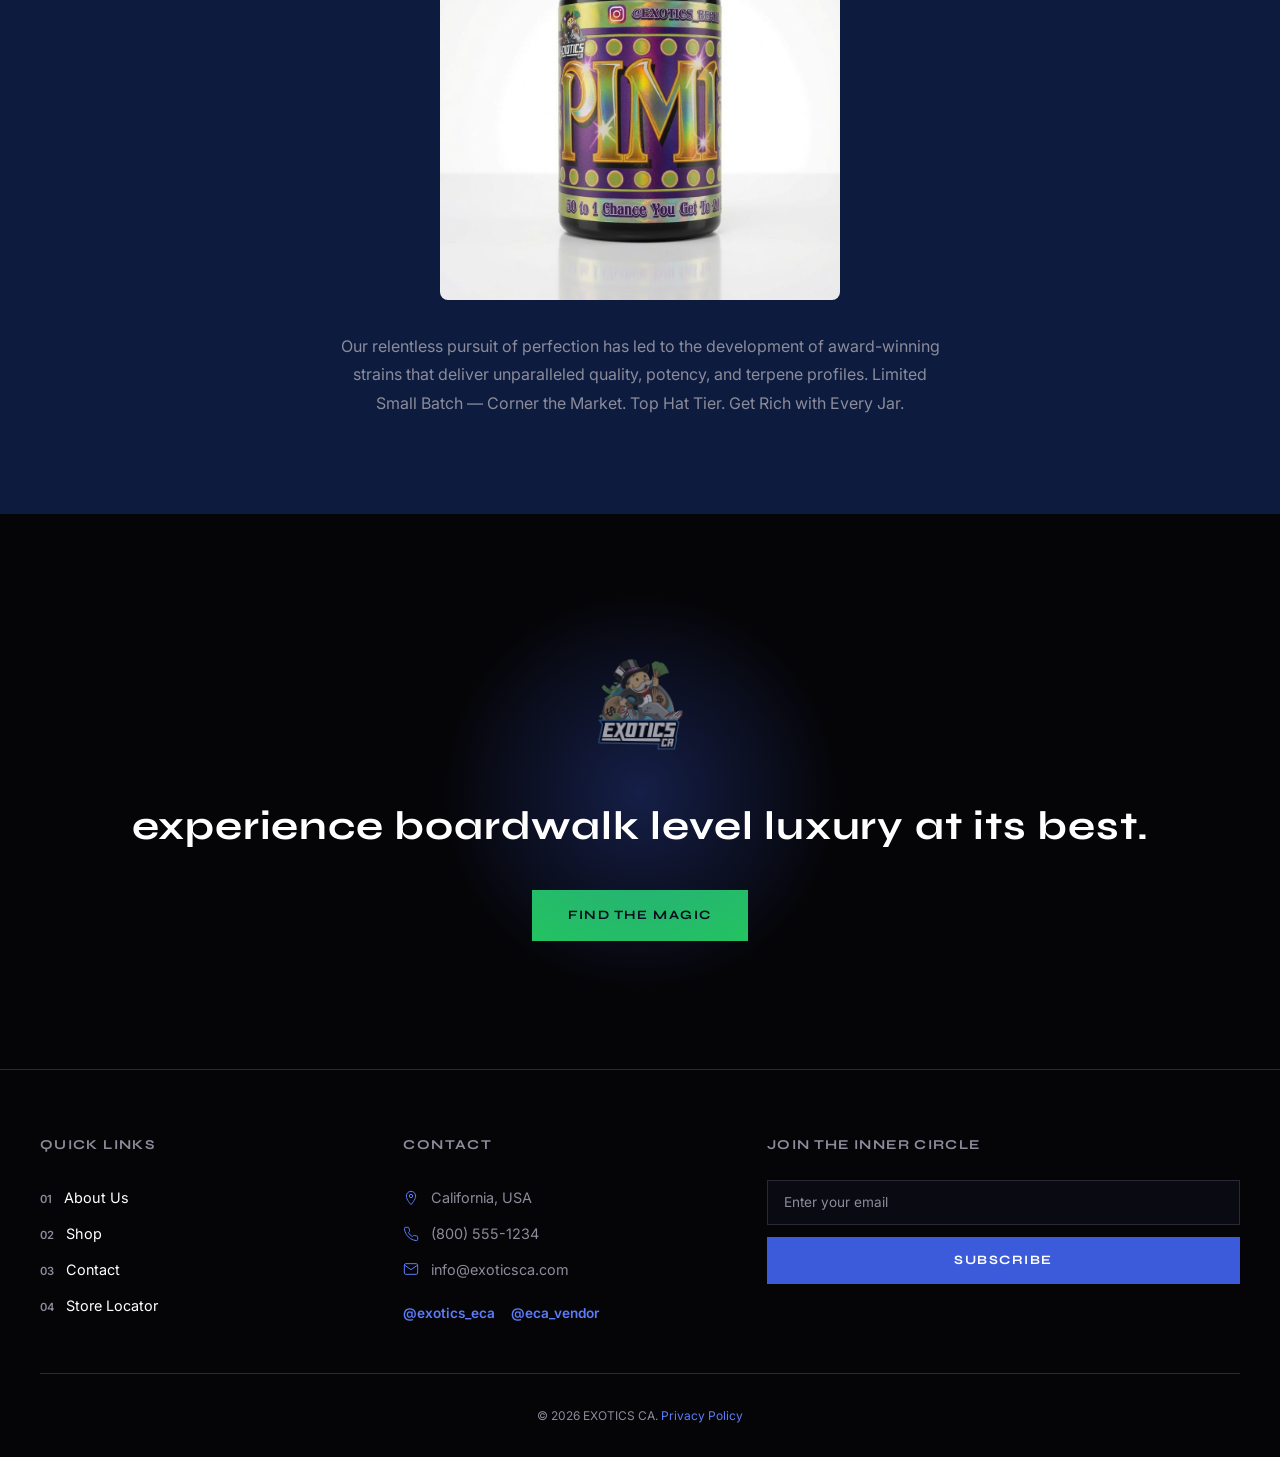
==== commit 3e83da3e: "Remove Stank/Zamalfi placeholders; gallery uses approved shop and merch images only" ====
--- a/about-us.html
+++ b/about-us.html
@@ -46,10 +46,10 @@
   </section>
 
   <div class="about-gallery fade-up">
-    <img src="assets/images/gallery-1.jpg" alt="EXOTICS CA luxury lifestyle">
-    <img src="assets/images/product-amalfi.jpg" alt="EXOTICS CA premium flower">
-    <img src="assets/images/gallery-2.jpg" alt="EXOTICS CA collab packaging">
-    <img src="assets/images/gallery-3.jpg" alt="EXOTICS CA drop event">
+    <img src="assets/images/discover-flower.jpg" alt="EXOTICS CA Flower">
+    <img src="assets/images/presidential-blue-z.jpg" alt="Presidential Blue-Z">
+    <img src="assets/images/el-tigerz.jpg" alt="EL TIGERZ">
+    <img src="assets/images/super-z.jpg" alt="SUPER Z">
   </div>
 
   <div style="text-align:center;padding:2rem">
@@ -74,7 +74,7 @@
 
   <section class="about-feature fade-up">
     <h2>cultivated in california,<span>grown worldwide</span></h2>
-    <img src="assets/images/product-jar-3.jpg" alt="EXOTICS CA premium nug">
+    <img src="assets/images/pimp-z.jpg" alt="PIMP-Z">
     <p>Our relentless pursuit of perfection has led to the development of award-winning strains that deliver unparalleled quality, potency, and terpene profiles. Limited Small Batch — Corner the Market. Top Hat Tier. Get Rich with Every Jar.</p>
   </section>
 
--- a/css/style.css
+++ b/css/style.css
@@ -320,70 +320,105 @@
 
 .hero--video {
   flex-direction: column;
-  justify-content: flex-start;
-  padding: 5.5rem 0 0;
-  min-height: auto;
-  background: var(--bg);
+  justify-content: center;
+  align-items: center;
+  padding: 5rem 1.5rem 1.5rem;
+  min-height: calc(100vw * 16 / 9);
+  background: #000;
 }
 
 .hero__video-wrap {
-  width: 100%;
-  max-width: 430px;
-  margin: 0 auto;
-  position: relative;
+  position: absolute;
+  inset: 0;
+  z-index: 0;
+  overflow: hidden;
   background: #000;
-  box-shadow: 0 0 60px rgba(59, 91, 219, 0.2);
 }
 
 .hero__video {
   display: block;
   width: 100%;
-  height: auto;
-  aspect-ratio: 9 / 16;
+  height: 100%;
   object-fit: cover;
   object-position: center top;
   background: #000;
 }
 
-.hero__video-cta {
-  display: flex;
-  gap: 0.75rem;
-  justify-content: center;
-  flex-wrap: wrap;
-  padding: 1.25rem 1.5rem 2rem;
-  width: 100%;
-  max-width: 430px;
-  margin: 0 auto;
+.hero__video-dim {
+  position: absolute;
+  inset: 0;
+  z-index: 1;
+  background: linear-gradient(
+    180deg,
+    rgba(5, 5, 8, 0.35) 0%,
+    rgba(5, 5, 8, 0.5) 45%,
+    rgba(5, 5, 8, 0.72) 100%
+  );
+  pointer-events: none;
+}
+
+.hero--video .hero__cash {
+  z-index: 2;
+  opacity: 0.25;
+}
+
+.hero--video .hero__content {
+  position: relative;
+  z-index: 3;
+  padding: 0 1rem;
+}
+
+.hero--video .hero__mascot {
+  width: clamp(140px, 40vw, 280px);
+  margin-bottom: 1rem;
+}
+
+.hero--video .hero__title {
+  font-size: clamp(2rem, 8vw, 4.5rem);
+  margin-bottom: 0.75rem;
+}
+
+.hero--video .hero__tagline {
+  font-size: clamp(0.75rem, 2.5vw, 1rem);
+  margin-bottom: 0.75rem;
+}
+
+.hero--video .hero__desc {
+  font-size: clamp(0.8rem, 2vw, 0.95rem);
+  margin-bottom: 1.5rem;
 }
 
 @media (min-width: 769px) {
   .hero--video {
-    padding-top: 6rem;
-    padding-bottom: 2rem;
+    height: 100vh;
+    min-height: 100vh;
+    max-height: 100vh;
+    padding: 6rem 2rem 2rem;
+    overflow: hidden;
   }
 
-  .hero__video-wrap {
-    border-radius: 12px;
-    overflow: hidden;
-    border: 1px solid var(--gray-dark);
+  .hero--video .hero__video {
+    object-fit: cover;
+    object-position: center center;
+  }
+
+  .hero--video .hero__mascot {
+    width: clamp(160px, 18vw, 260px);
+  }
+
+  .hero--video .hero__title {
+    font-size: clamp(2.5rem, 5vw, 5rem);
+  }
+
+  .hero--video .hero__cta {
+    margin-bottom: 0;
   }
 }
 
 @media (max-width: 768px) {
   .hero--video {
-    padding-top: 4.5rem;
-    padding-left: 0;
-    padding-right: 0;
-  }
-
-  .hero__video-wrap {
-    max-width: 100%;
-  }
-
-  .hero__video-cta {
-    max-width: 100%;
-    padding-left: 1rem;
-    padding-right: 1rem;
+    padding: 4.5rem 1rem 1.25rem;
+    min-height: calc(100vw * 16 / 9);
   }
 }
 
@@ -405,11 +440,11 @@
   pointer-events: none;
 }
 
-.hero__cash:nth-child(1) { top: 15%; left: 10%; animation-delay: 0s; }
-.hero__cash:nth-child(2) { top: 25%; right: 15%; animation-delay: 2s; font-size: 1.5rem; }
-.hero__cash:nth-child(3) { bottom: 30%; left: 20%; animation-delay: 4s; }
-.hero__cash:nth-child(4) { top: 40%; right: 8%; animation-delay: 1s; font-size: 1.8rem; }
-.hero__cash:nth-child(5) { bottom: 20%; right: 25%; animation-delay: 3s; }
+.hero__cash:nth-of-type(1) { top: 15%; left: 10%; animation-delay: 0s; }
+.hero__cash:nth-of-type(2) { top: 25%; right: 15%; animation-delay: 2s; font-size: 1.5rem; }
+.hero__cash:nth-of-type(3) { bottom: 30%; left: 20%; animation-delay: 4s; }
+.hero__cash:nth-of-type(4) { top: 40%; right: 8%; animation-delay: 1s; font-size: 1.8rem; }
+.hero__cash:nth-of-type(5) { bottom: 20%; right: 25%; animation-delay: 3s; }
 
 @keyframes floatCash {
   0%, 100% { transform: translateY(0) rotate(0deg); }
